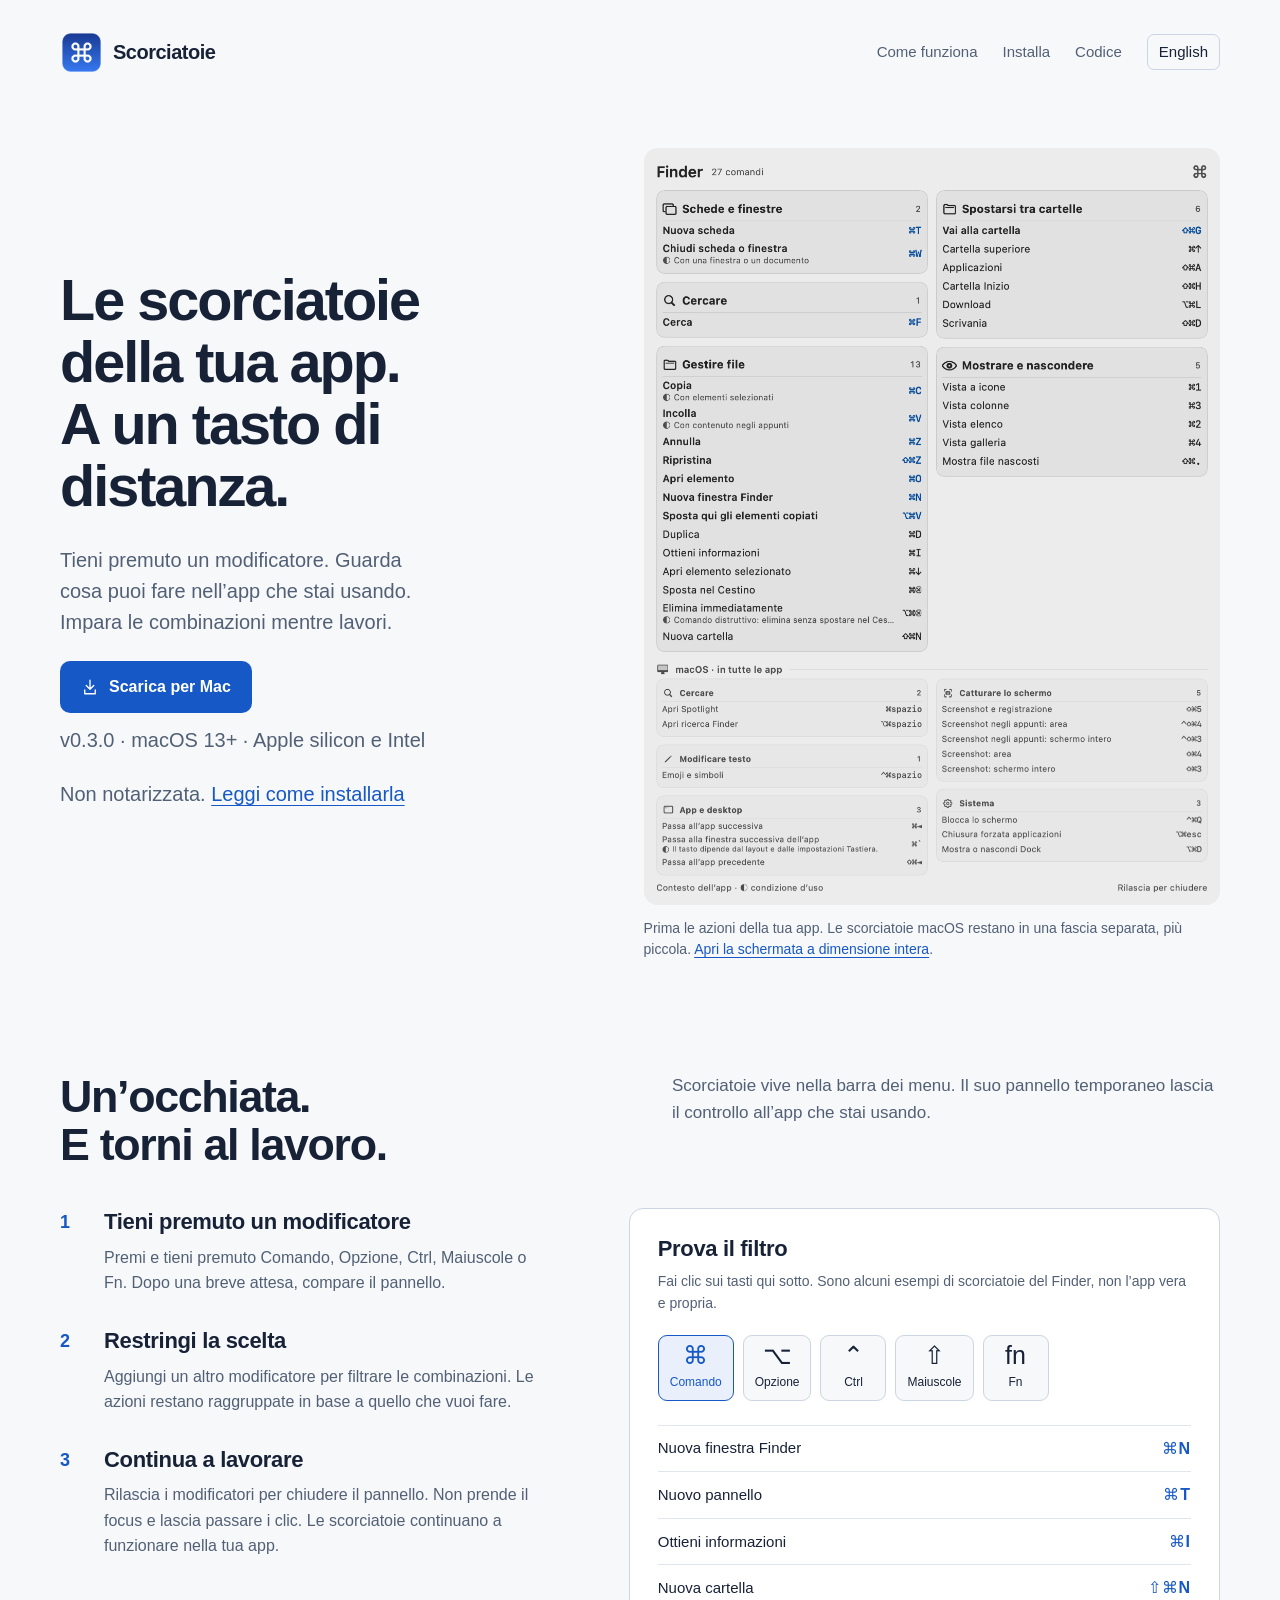
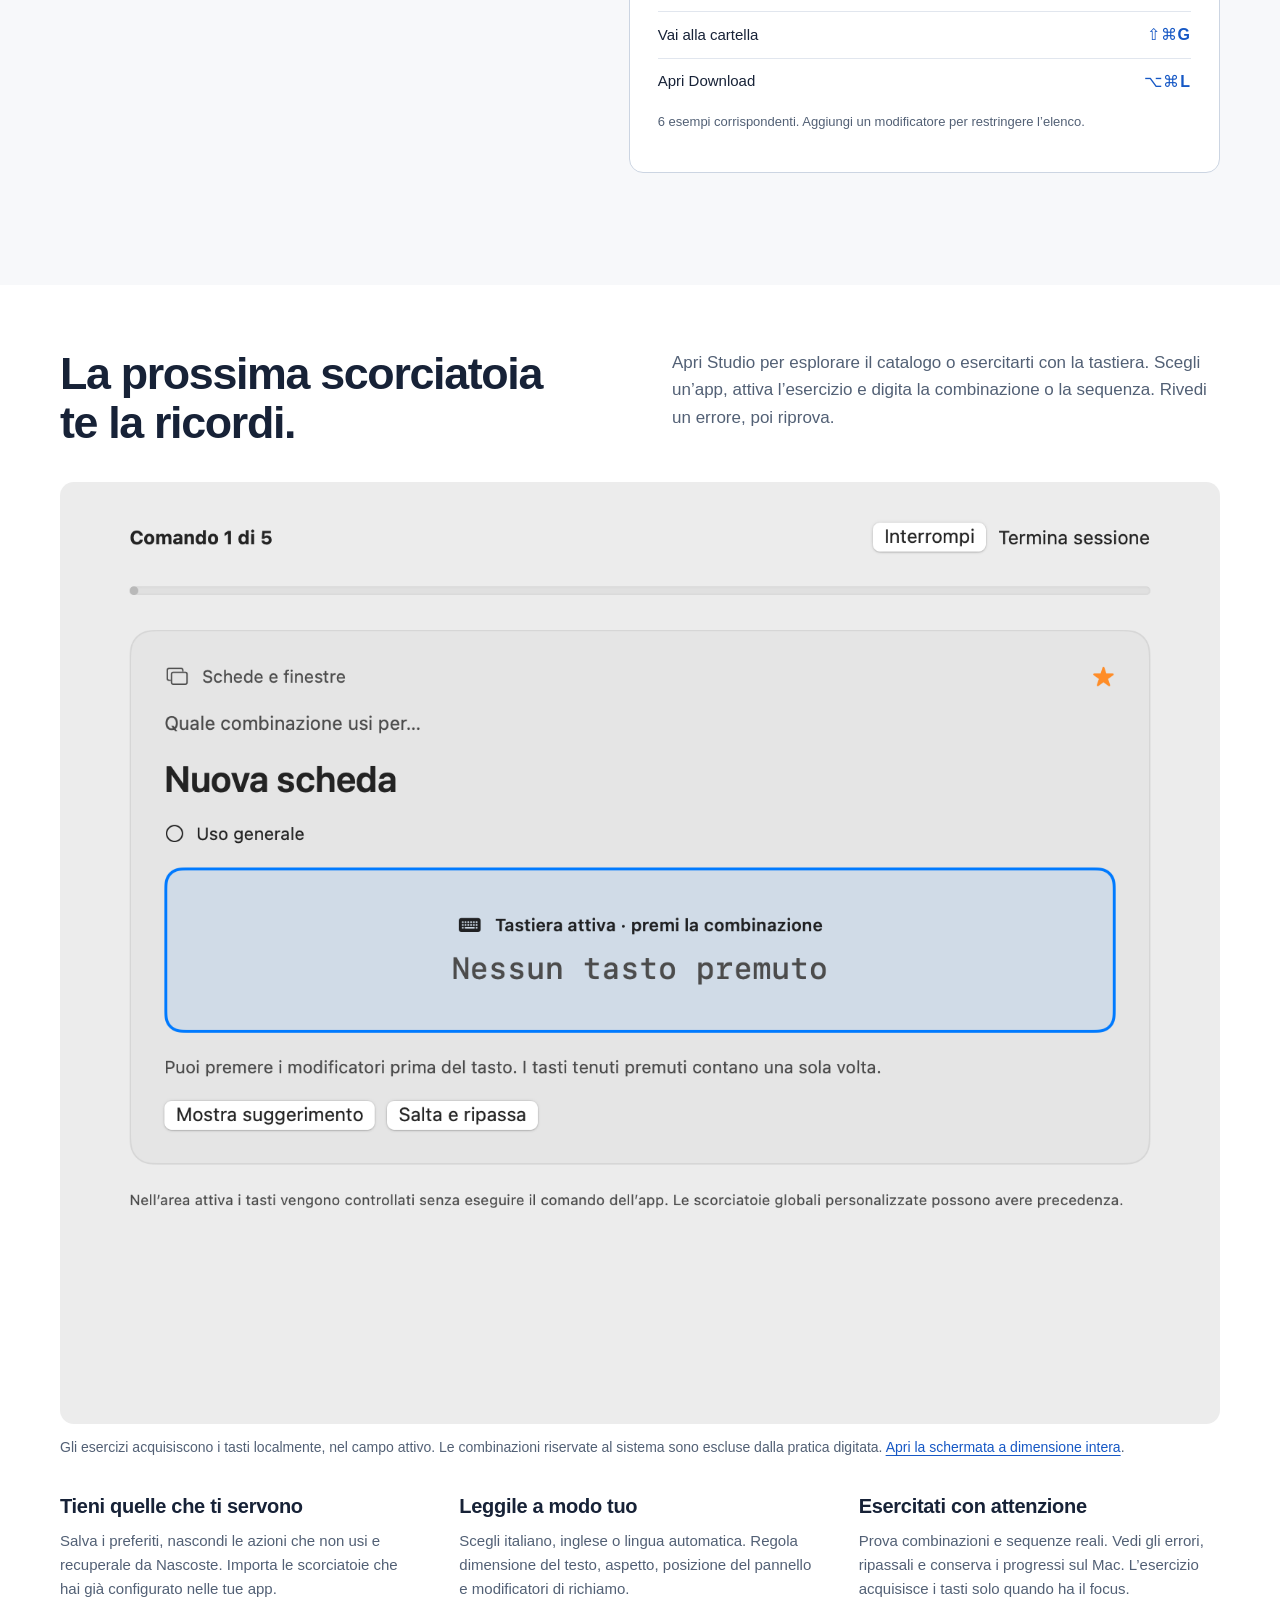
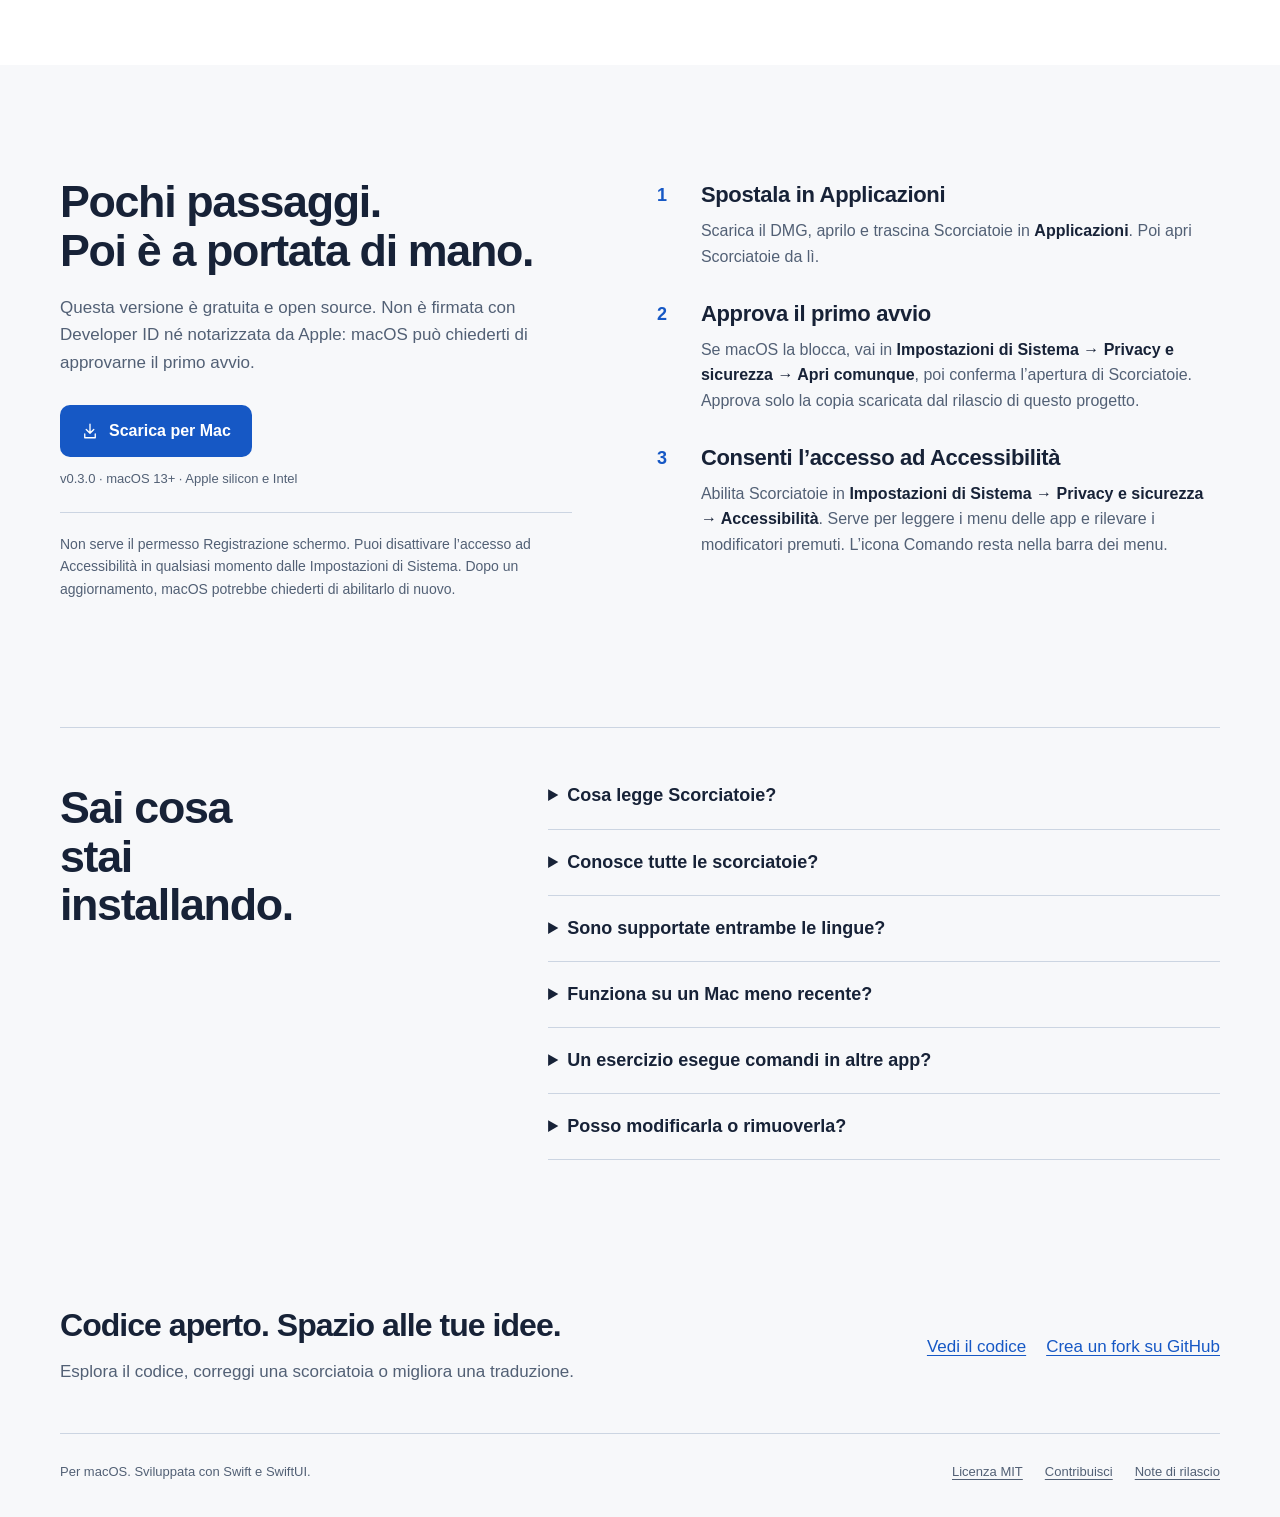
==== site/it/index.html @ e9147a13 "Release Scorciatoie 0.3.0: bilingual shortcuts and keyboard practice" ====
<!doctype html>
<!-- Generated by site/build.py. Edit the bilingual copy there, then rebuild. -->
<html lang="it">
<head>
<meta charset="utf-8">
<meta name="viewport" content="width=device-width, initial-scale=1">
<title>Scorciatoie — Impara le combinazioni del Mac mentre lavori</title>
<meta name="description" content="Un’app Mac nativa e open source. Tieni premuto un modificatore per vedere le scorciatoie dell’app attiva, poi esercitati in Studio. Italiano e inglese. Tutto resta sul Mac.">
<meta name="theme-color" content="#f7f8fa">
<link rel="canonical" href="https://giuucmp.github.io/scorciatoie/it/">
<link rel="alternate" hreflang="en" href="https://giuucmp.github.io/scorciatoie/">
<link rel="alternate" hreflang="it" href="https://giuucmp.github.io/scorciatoie/it/">
<link rel="alternate" hreflang="x-default" href="https://giuucmp.github.io/scorciatoie/">
<meta property="og:type" content="website">
<meta property="og:title" content="Scorciatoie — Impara le combinazioni del Mac mentre lavori">
<meta property="og:description" content="Un’app Mac nativa e open source. Tieni premuto un modificatore per vedere le scorciatoie dell’app attiva, poi esercitati in Studio. Italiano e inglese. Tutto resta sul Mac.">
<meta property="og:url" content="https://giuucmp.github.io/scorciatoie/it/">
<meta property="og:image" content="https://giuucmp.github.io/scorciatoie/assets/app-icon.png">
<meta property="og:locale" content="it_IT">
<link rel="icon" type="image/png" href="../assets/app-icon.png">
<link rel="stylesheet" href="../assets/site.css">
<script src="../assets/site.js" defer></script>
<script type="application/ld+json">{"@context": "https://schema.org", "@type": "SoftwareApplication", "name": "Scorciatoie", "operatingSystem": "macOS 13+", "applicationCategory": "UtilitiesApplication", "inLanguage": ["en", "it"], "softwareVersion": "0.3.0", "license": "https://github.com/giuucmp/scorciatoie/blob/main/LICENSE", "downloadUrl": "https://github.com/giuucmp/scorciatoie/releases/download/v0.3.0/Scorciatoie-0.3.0-universal.dmg", "offers": {"@type": "Offer", "price": "0", "priceCurrency": "EUR"}}</script>
</head>
<body>
<a class="skip" href="#main">Vai al contenuto</a>
<header class="header wrap">
<a class="brand" href="../it/"><img src="../assets/app-icon.png" alt="" width="43" height="43">Scorciatoie</a>
<nav class="nav" aria-label="Navigazione principale">
<a class="desktop-link" href="#how-it-works">Come funziona</a><a class="desktop-link" href="#install">Installa</a><a href="https://github.com/giuucmp/scorciatoie">Codice</a><a class="language" href="../" lang="en" hreflang="en" aria-label="Read the website in English">English</a>
</nav>
</header>
<main id="main">
<section class="hero wrap" aria-labelledby="hero-title">
<div class="hero-top"><h1 id="hero-title">Le scorciatoie della tua app.<br>A un tasto di distanza.</h1><div class="hero-intro"><p>Tieni premuto un modificatore. Guarda cosa puoi fare nell’app che stai usando. Impara le combinazioni mentre lavori.</p><a class="button" href="https://github.com/giuucmp/scorciatoie/releases/download/v0.3.0/Scorciatoie-0.3.0-universal.dmg"><svg width="18" height="18" viewBox="0 0 24 24" fill="none" stroke="currentColor" stroke-width="1.8" aria-hidden="true"><path d="M12 3v12m-5-5 5 5 5-5M5 16v5h14v-5" stroke-linecap="round" stroke-linejoin="round"/></svg>Scarica per Mac</a><p class="meta">v0.3.0 · macOS 13+ · Apple silicon e Intel</p><p class="install-note">Non notarizzata. <a href="#install">Leggi come installarla</a></p></div></div>
<figure class="app-shot"><div class="shot-stage"><a class="shot-link" href="../assets/panel-it.png" aria-label="Apri la schermata a dimensione intera"><img data-app-image src="../assets/panel-it.png" alt="Scorciatoie in italiano: comandi dell’app raggruppati per scopo, con una sezione macOS separata." width="1120" height="1469" fetchpriority="high"></a><p class="asset-note">Tieni premuto un modificatore per vedere le scorciatoie dell’app attiva. Rilascialo per chiudere il pannello.</p></div><figcaption>Prima le azioni della tua app. Le scorciatoie macOS restano in una fascia separata, più piccola. <a href="../assets/panel-it.png">Apri la schermata a dimensione intera</a>.</figcaption></figure>
</section>
<section class="section wrap" id="how-it-works" aria-labelledby="how-title">
<div class="section-head"><h2 id="how-title">Un’occhiata.<br>E torni al lavoro.</h2><p>Scorciatoie vive nella barra dei menu. Il suo pannello temporaneo lascia il controllo all’app che stai usando.</p></div>
<div class="mechanism"><ol class="steps"><li><h3>Tieni premuto un modificatore</h3><p>Premi e tieni premuto Comando, Opzione, Ctrl, Maiuscole o Fn. Dopo una breve attesa, compare il pannello.</p></li><li><h3>Restringi la scelta</h3><p>Aggiungi un altro modificatore per filtrare le combinazioni. Le azioni restano raggruppate in base a quello che vuoi fare.</p></li><li><h3>Continua a lavorare</h3><p>Rilascia i modificatori per chiudere il pannello. Non prende il focus e lascia passare i clic. Le scorciatoie continuano a funzionare nella tua app.</p></li></ol><div class="demo" data-demo data-result="{count} esempi corrispondenti. Aggiungi un modificatore per restringere l’elenco." data-empty="Nessun esempio per questi tasti in questa piccola demo. Prova Comando con Maiuscole o Opzione."><h3>Prova il filtro</h3><p class="demo-intro">Fai clic sui tasti qui sotto. Sono alcuni esempi di scorciatoie del Finder, non l’app vera e propria.</p><div class="modifiers" role="group" aria-label="Filtra gli esempi per modificatore"><button type="button" data-modifier="command" aria-pressed="true"><span aria-hidden="true">⌘</span><small>Comando</small></button><button type="button" data-modifier="option" aria-pressed="false"><span aria-hidden="true">⌥</span><small>Opzione</small></button><button type="button" data-modifier="control" aria-pressed="false"><span aria-hidden="true">⌃</span><small>Ctrl</small></button><button type="button" data-modifier="shift" aria-pressed="false"><span aria-hidden="true">⇧</span><small>Maiuscole</small></button><button type="button" data-modifier="function" aria-pressed="false"><span aria-hidden="true">fn</span><small>Fn</small></button></div><ul class="demo-list"><li data-keys="command"><span>Nuova finestra Finder</span><kbd>⌘N</kbd></li><li data-keys="command"><span>Nuovo pannello</span><kbd>⌘T</kbd></li><li data-keys="command"><span>Ottieni informazioni</span><kbd>⌘I</kbd></li><li data-keys="command shift"><span>Nuova cartella</span><kbd>⇧⌘N</kbd></li><li data-keys="command shift"><span>Vai alla cartella</span><kbd>⇧⌘G</kbd></li><li data-keys="command option"><span>Apri Download</span><kbd>⌥⌘L</kbd></li></ul><p class="demo-status" role="status" aria-live="polite"></p></div></div>
</section>
<section class="section practice" aria-labelledby="practice-title"><div class="wrap">
<div class="section-head"><h2 id="practice-title">La prossima scorciatoia<br>te la ricordi.</h2><p>Apri Studio per esplorare il catalogo o esercitarti con la tastiera. Scegli un’app, attiva l’esercizio e digita la combinazione o la sequenza. Rivedi un errore, poi riprova.</p></div>
<figure class="app-shot"><div class="shot-stage"><a class="shot-link" href="../assets/practice-it.png" aria-label="Apri la schermata a dimensione intera"><img data-app-image src="../assets/practice-it.png" alt="Studio di Scorciatoie in italiano, con un esercizio da svolgere con la tastiera." loading="lazy"></a><p class="asset-note">Studio riunisce il catalogo, i tuoi preferiti e gli esercizi con la tastiera in una finestra.</p></div><figcaption>Gli esercizi acquisiscono i tasti localmente, nel campo attivo. Le combinazioni riservate al sistema sono escluse dalla pratica digitata. <a href="../assets/practice-it.png">Apri la schermata a dimensione intera</a>.</figcaption></figure>
<div class="details-row"><div><h3>Tieni quelle che ti servono</h3><p>Salva i preferiti, nascondi le azioni che non usi e recuperale da Nascoste. Importa le scorciatoie che hai già configurato nelle tue app.</p></div><div><h3>Leggile a modo tuo</h3><p>Scegli italiano, inglese o lingua automatica. Regola dimensione del testo, aspetto, posizione del pannello e modificatori di richiamo.</p></div><div><h3>Esercitati con attenzione</h3><p>Prova combinazioni e sequenze reali. Vedi gli errori, ripassali e conserva i progressi sul Mac. L’esercizio acquisisce i tasti solo quando ha il focus.</p></div></div>
</div></section>
<section class="section install wrap" id="install" aria-labelledby="install-title"><div><h2 id="install-title">Pochi passaggi.<br>Poi è a portata di mano.</h2><p class="lead">Questa versione è gratuita e open source. Non è firmata con Developer ID né notarizzata da Apple: macOS può chiederti di approvarne il primo avvio.</p><a class="button" href="https://github.com/giuucmp/scorciatoie/releases/download/v0.3.0/Scorciatoie-0.3.0-universal.dmg"><svg width="18" height="18" viewBox="0 0 24 24" fill="none" stroke="currentColor" stroke-width="1.8" aria-hidden="true"><path d="M12 3v12m-5-5 5 5 5-5M5 16v5h14v-5" stroke-linecap="round" stroke-linejoin="round"/></svg>Scarica per Mac</a><p class="meta">v0.3.0 · macOS 13+ · Apple silicon e Intel</p><p class="note">Non serve il permesso Registrazione schermo. Puoi disattivare l’accesso ad Accessibilità in qualsiasi momento dalle Impostazioni di Sistema. Dopo un aggiornamento, macOS potrebbe chiederti di abilitarlo di nuovo.</p></div><ol class="steps"><li><h3>Spostala in Applicazioni</h3><p>Scarica il DMG, aprilo e trascina Scorciatoie in <span class="path">Applicazioni</span>. Poi apri Scorciatoie da lì.</p></li><li><h3>Approva il primo avvio</h3><p>Se macOS la blocca, vai in <span class="path">Impostazioni di Sistema → Privacy e sicurezza → Apri comunque</span>, poi conferma l’apertura di Scorciatoie. Approva solo la copia scaricata dal rilascio di questo progetto.</p></li><li><h3>Consenti l’accesso ad Accessibilità</h3><p>Abilita Scorciatoie in <span class="path">Impostazioni di Sistema → Privacy e sicurezza → Accessibilità</span>. Serve per leggere i menu delle app e rilevare i modificatori premuti. L’icona Comando resta nella barra dei menu.</p></li></ol></section>
<section class="facts wrap" aria-labelledby="facts-title"><h2 id="facts-title">Sai cosa<br>stai installando.</h2><div class="faq"><details><summary>Cosa legge Scorciatoie?</summary><p>I menu accessibili e il contesto strutturale dell’app attiva, i cataloghi offline e i file delle assegnazioni e le dichiarazioni delle estensioni degli editor supportati. Non registra quello che digiti nelle altre app. L’app non richiede account, non invia telemetria e non effettua traffico di rete; preferenze e progressi restano locali.</p></details><details><summary>Conosce tutte le scorciatoie?</summary><p>No. La copertura unisce menu live, cataloghi offline documentati e assegnazioni supportate di VS Code e Cursor. Un’app riconosciuta non garantisce una copertura completa. Alcuni menu si caricano solo quando vengono aperti e non tutte le condizioni del contesto o delle estensioni sono interpretabili. L’app segnala le informazioni parziali o condizionate.</p></details><details><summary>Sono supportate entrambe le lingue?</summary><p>Interfaccia, catalogo incluso ed esercizi supportano italiano e inglese, con un’opzione automatica che segue la lingua del sistema. Un titolo live sconosciuto proveniente da un’app di terze parti resta nella lingua originale quando manca una traduzione nel catalogo.</p></details><details><summary>Funziona su un Mac meno recente?</summary><p>Scorciatoie richiede macOS 13 o successivo. Il download supporta Apple silicon e Intel. Liquid Glass nativo è disponibile da macOS 26; sui sistemi precedenti viene usato un materiale traslucido. Sono rispettate le impostazioni Riduci trasparenza e Aumenta contrasto.</p></details><details><summary>Un esercizio esegue comandi in altre app?</summary><p>La pratica avviene in un esercizio locale dedicato. Acquisisce i tasti solo quando il suo campo ha il focus ed esclude dalla digitazione le combinazioni riservate al sistema. Il pannello consultivo è separato: non intercetta i comandi delle tue app.</p></details><details><summary>Posso modificarla o rimuoverla?</summary><p>Sì. Puoi metterla in pausa o chiuderla dalla barra dei menu, revocare Accessibilità nelle Impostazioni di Sistema o rimuoverla da Applicazioni. Il codice è disponibile con licenza MIT: puoi leggerlo, compilarlo e adattarlo.</p></details></div></section>
<section class="open-source wrap" aria-labelledby="source-title"><div><h2 id="source-title">Codice aperto. Spazio alle tue idee.</h2><p>Esplora il codice, correggi una scorciatoia o migliora una traduzione.</p></div><div class="source-links"><a href="https://github.com/giuucmp/scorciatoie">Vedi il codice</a><a href="https://github.com/giuucmp/scorciatoie/fork">Crea un fork su GitHub</a></div></section>
</main>
<footer class="footer wrap"><span>Per macOS. Sviluppata con Swift e SwiftUI.</span><div class="footer-links"><a href="https://github.com/giuucmp/scorciatoie/blob/main/LICENSE">Licenza MIT</a><a href="https://github.com/giuucmp/scorciatoie/blob/main/CONTRIBUTING.md">Contribuisci</a><a href="https://github.com/giuucmp/scorciatoie/releases/tag/v0.3.0">Note di rilascio</a></div></footer>
</body>
</html>
---- site/assets/site.css ----
:root {
  color-scheme: light;
  --canvas: #f7f8fa;
  --surface: #ffffff;
  --ink: #172237;
  --muted: #526075;
  --accent: #1658c5;
  --accent-hover: #10469f;
  --soft-blue: #e9f0fc;
  --line: #ccd5e2;
  --radius: 14px;
  --measure: 1160px;
  font-family: -apple-system, BlinkMacSystemFont, "Segoe UI", sans-serif;
  font-synthesis: none;
  text-rendering: optimizeLegibility;
  -webkit-font-smoothing: antialiased;
  scroll-behavior: smooth;
  scrollbar-color: #8190a5 var(--canvas);
  scroll-padding-top: 28px;
}
* { box-sizing: border-box; }
body { margin: 0; background: var(--canvas); color: var(--ink); font-size: 17px; line-height: 1.6; }
::selection { color: #102f66; background: #cbdcfa; }
a { color: var(--accent); text-underline-offset: .2em; text-decoration-thickness: 1px; }
a:hover { text-decoration-thickness: 2px; }
button, a { -webkit-tap-highlight-color: transparent; }
button { font: inherit; cursor: pointer; }
a:focus-visible, button:focus-visible, summary:focus-visible { outline: 3px solid var(--accent); outline-offset: 5px; }
img { max-width: 100%; height: auto; }
svg { flex: none; }
p { margin: 0 0 1.1em; max-width: 70ch; }
h1, h2, h3 { margin: 0; line-height: 1.08; text-wrap: balance; }
h1 { font-size: clamp(42px, 5.4vw, 72px); letter-spacing: -.035em; font-weight: 650; max-width: 18ch; }
h2 { font-size: clamp(32px, 3.5vw, 46px); letter-spacing: -.03em; font-weight: 650; }
h3 { font-size: 22px; letter-spacing: -.015em; line-height: 1.25; font-weight: 650; }
.wrap { width: min(var(--measure), calc(100% - 72px)); margin-inline: auto; }
.skip { position: absolute; top: -100px; left: 16px; z-index: 3; padding: 10px 16px; background: var(--surface); }
.skip:focus { top: 12px; }
.header { display: flex; align-items: center; justify-content: space-between; gap: 24px; min-height: 104px; }
.brand { display: inline-flex; gap: 10px; align-items: center; color: var(--ink); font-weight: 650; font-size: 20px; text-decoration: none; letter-spacing: -.025em; }
.brand img { width: 43px; height: 43px; }
.nav { display: flex; align-items: center; flex-wrap: wrap; gap: 25px; font-size: 15px; }
.nav a { text-decoration: none; color: var(--muted); }
.nav a:hover { color: var(--accent); }
.nav .language { color: var(--ink); border: 1px solid var(--line); padding: 5px 11px; border-radius: 7px; }
.hero { padding-top: 44px; display: grid; grid-template-columns: .95fr 1.05fr; gap: 62px; align-items: center; }
.hero-top { min-width: 0; }
.hero h1 { font-size: clamp(42px, 4.5vw, 64px); }
.hero-intro { margin-top: 28px; padding-bottom: 6px; }
.hero .app-shot { margin: 0; min-width: 0; }
.hero-intro > p { font-size: 20px; line-height: 1.55; color: var(--muted); max-width: 35ch; margin-bottom: 23px; }
.actions { display: flex; align-items: center; flex-wrap: wrap; gap: 18px; }
.button { display: inline-flex; align-items: center; justify-content: center; gap: 10px; padding: 13px 21px; min-height: 50px; border-radius: 10px; text-decoration: none; background: var(--accent); color: #fff; font-weight: 600; font-size: 16px; transition: background-color 140ms ease-out; }
.button:hover { background: var(--accent-hover); text-decoration: none; }
.meta { color: var(--muted); font-size: 13px; margin: 12px 0 0; }
.install-note { font-size: 14px; margin: 6px 0 0; }
.app-shot { margin: 48px 0 0; }
.shot-stage { background: #e8edf5; border-radius: var(--radius); overflow: hidden; min-height: 250px; display: grid; place-items: center; }
.shot-link { display: block; width: 100%; }
.shot-stage img { display: block; width: 100%; height: auto; }
.asset-note { display: none; padding: 50px 30px; text-align: center; color: var(--muted); max-width: 45ch; }
.asset-pending .asset-note { display: block; }
.asset-pending .shot-link { display: none; }
figcaption { font-size: 14px; color: var(--muted); padding-top: 13px; line-height: 1.5; }
.section { margin-top: 112px; }
.section-head { display: grid; grid-template-columns: 1fr 1fr; gap: 64px; align-items: start; margin-bottom: 40px; }
.section-head p { color: var(--muted); margin: 0; }
.mechanism { display: grid; grid-template-columns: .9fr 1.1fr; gap: 85px; align-items: start; }
.steps { list-style: none; padding: 0; margin: 0; counter-reset: step; }
.steps li { counter-increment: step; position: relative; padding: 0 0 31px 44px; }
.steps li::before { content: counter(step); position: absolute; left: 0; top: 0; color: var(--accent); font-size: 18px; font-weight: 600; font-variant-numeric: tabular-nums; }
.steps p { font-size: 16px; color: var(--muted); margin-top: 9px; margin-bottom: 0; }
.demo { padding: 26px 28px 20px; border: 1px solid var(--line); border-radius: var(--radius); background: var(--surface); }
.demo h3 { margin-bottom: 7px; }
.demo-intro { color: var(--muted); font-size: 14px; margin-bottom: 20px; }
.modifiers { display: flex; flex-wrap: wrap; gap: 9px; }
.modifiers button { display: flex; flex-direction: column; align-items: center; justify-content: center; min-width: 66px; min-height: 66px; padding: 7px 11px; background: var(--canvas); color: var(--ink); border: 1px solid var(--line); border-radius: 9px; transition: background-color 140ms ease-out, border-color 140ms ease-out; }
.modifiers button span { font-size: 25px; line-height: 1; }
.modifiers button small { font-size: 12px; line-height: 1.7; margin-top: 4px; }
.modifiers button:hover { border-color: var(--accent); }
.modifiers button[aria-pressed="true"] { color: var(--accent); background: var(--soft-blue); border-color: var(--accent); }
.demo-list { list-style: none; margin: 24px 0 0; padding: 0; min-height: 208px; }
.demo-list li { padding: 10px 0; display: flex; justify-content: space-between; align-items: center; gap: 15px; border-top: 1px solid #e1e6ee; font-size: 15px; }
.demo-list li[hidden] { display: none; }
kbd { font-family: -apple-system, BlinkMacSystemFont, "Segoe UI", sans-serif; letter-spacing: .06em; white-space: nowrap; font-size: 16px; font-weight: 600; color: var(--accent); }
.demo-status { margin: 8px 0 0; color: var(--muted); font-size: 13px; min-height: 40px; }
.practice { background: var(--surface); padding-block: 64px; }
.practice .app-shot { margin: 36px 0 0; }
.practice .shot-stage { background: #edf1f7; }
.practice .section-head { margin-bottom: 0; }
.details-row { display: grid; grid-template-columns: 1fr 1fr 1fr; gap: 38px; padding-top: 36px; }
.details-row p { color: var(--muted); font-size: 15px; margin: 10px 0 0; }
.details-row h3 { font-size: 20px; }
.install { display: grid; grid-template-columns: 1fr 1.1fr; gap: 85px; }
.install h2 { margin-bottom: 20px; }
.install .lead { color: var(--muted); }
.install .steps { margin-top: 4px; }
.install .steps li:last-child { padding-bottom: 0; }
.install .button { margin-top: 11px; }
.path { font-weight: 550; color: var(--ink); }
.note { padding-top: 20px; margin-top: 22px; border-top: 1px solid var(--line); font-size: 14px; color: var(--muted); }
.facts { margin-top: 112px; padding-top: 55px; border-top: 1px solid var(--line); display: grid; grid-template-columns: .75fr 1.25fr; gap: 85px; }
.facts h2 { max-width: 12ch; }
.faq details { border-bottom: 1px solid var(--line); padding-block: 20px; }
.faq details:first-child { padding-top: 0; }
.faq summary { font-weight: 600; font-size: 18px; cursor: pointer; line-height: 1.4; padding-right: 12px; }
.faq details p { color: var(--muted); font-size: 16px; margin: 14px 0 0; }
.open-source { margin-top: 100px; padding: 48px 0; display: flex; justify-content: space-between; gap: 50px; align-items: center; }
.open-source h2 { font-size: 32px; }
.open-source p { color: var(--muted); margin: 15px 0 0; }
.source-links { display: flex; flex-wrap: wrap; gap: 20px; flex: none; }
.footer { padding: 28px 0 34px; display: flex; align-items: center; justify-content: space-between; flex-wrap: wrap; gap: 18px; color: var(--muted); font-size: 13px; border-top: 1px solid var(--line); }
.footer a { color: var(--muted); }
.footer-links { display: flex; flex-wrap: wrap; gap: 22px; }
@media (max-width: 900px) {
  .wrap { width: calc(100% - 48px); }
  .hero { gap: 30px; }
  .hero-intro > p { font-size: 18px; }
  .mechanism, .install, .facts { gap: 36px; }
  .section-head { gap: 35px; }
  .modifiers { gap: 6px; }
  .modifiers button { min-width: 53px; padding-inline: 7px; }
  .demo { padding: 22px; }
  .details-row { gap: 25px; }
}
@media (max-width: 700px) {
  body { font-size: 16px; }
  .wrap { width: calc(100% - 36px); }
  .header { min-height: 88px; gap: 16px; }
  .brand { font-size: 18px; gap: 7px; }
  .brand img { width: 36px; height: 36px; }
  .nav { gap: 13px; font-size: 14px; }
  .nav .desktop-link { display: none; }
  .hero { padding-top: 30px; grid-template-columns: 1fr; gap: 32px; }
  .hero h1 { font-size: clamp(38px, 8.5vw, 55px); }
  .hero-top, .section-head, .mechanism, .install, .facts { grid-template-columns: 1fr; gap: 28px; }
  h1 { max-width: 19ch; font-size: clamp(38px, 8.5vw, 55px); }
  .hero-intro > p { max-width: 42ch; }
  .app-shot { margin-top: 32px; }
  .shot-stage { min-height: 130px; }
  .section { margin-top: 72px; }
  .section-head { margin-bottom: 32px; gap: 18px; }
  .steps li { padding-left: 35px; }
  .demo { padding: 22px; }
  .modifiers button { min-width: 52px; }
  .practice { padding-block: 42px; }
  .details-row { grid-template-columns: 1fr; gap: 26px; }
  .details-row p { margin-top: 6px; }
  .facts { margin-top: 72px; padding-top: 40px; gap: 32px; }
  .facts h2 { max-width: none; }
  .open-source { margin-top: 60px; padding-block: 32px; align-items: start; flex-direction: column; gap: 23px; }
  .footer { align-items: start; }
}
@media (prefers-reduced-motion: reduce) {
  :root { scroll-behavior: auto; }
  *, *::before, *::after { transition: none !important; }
}
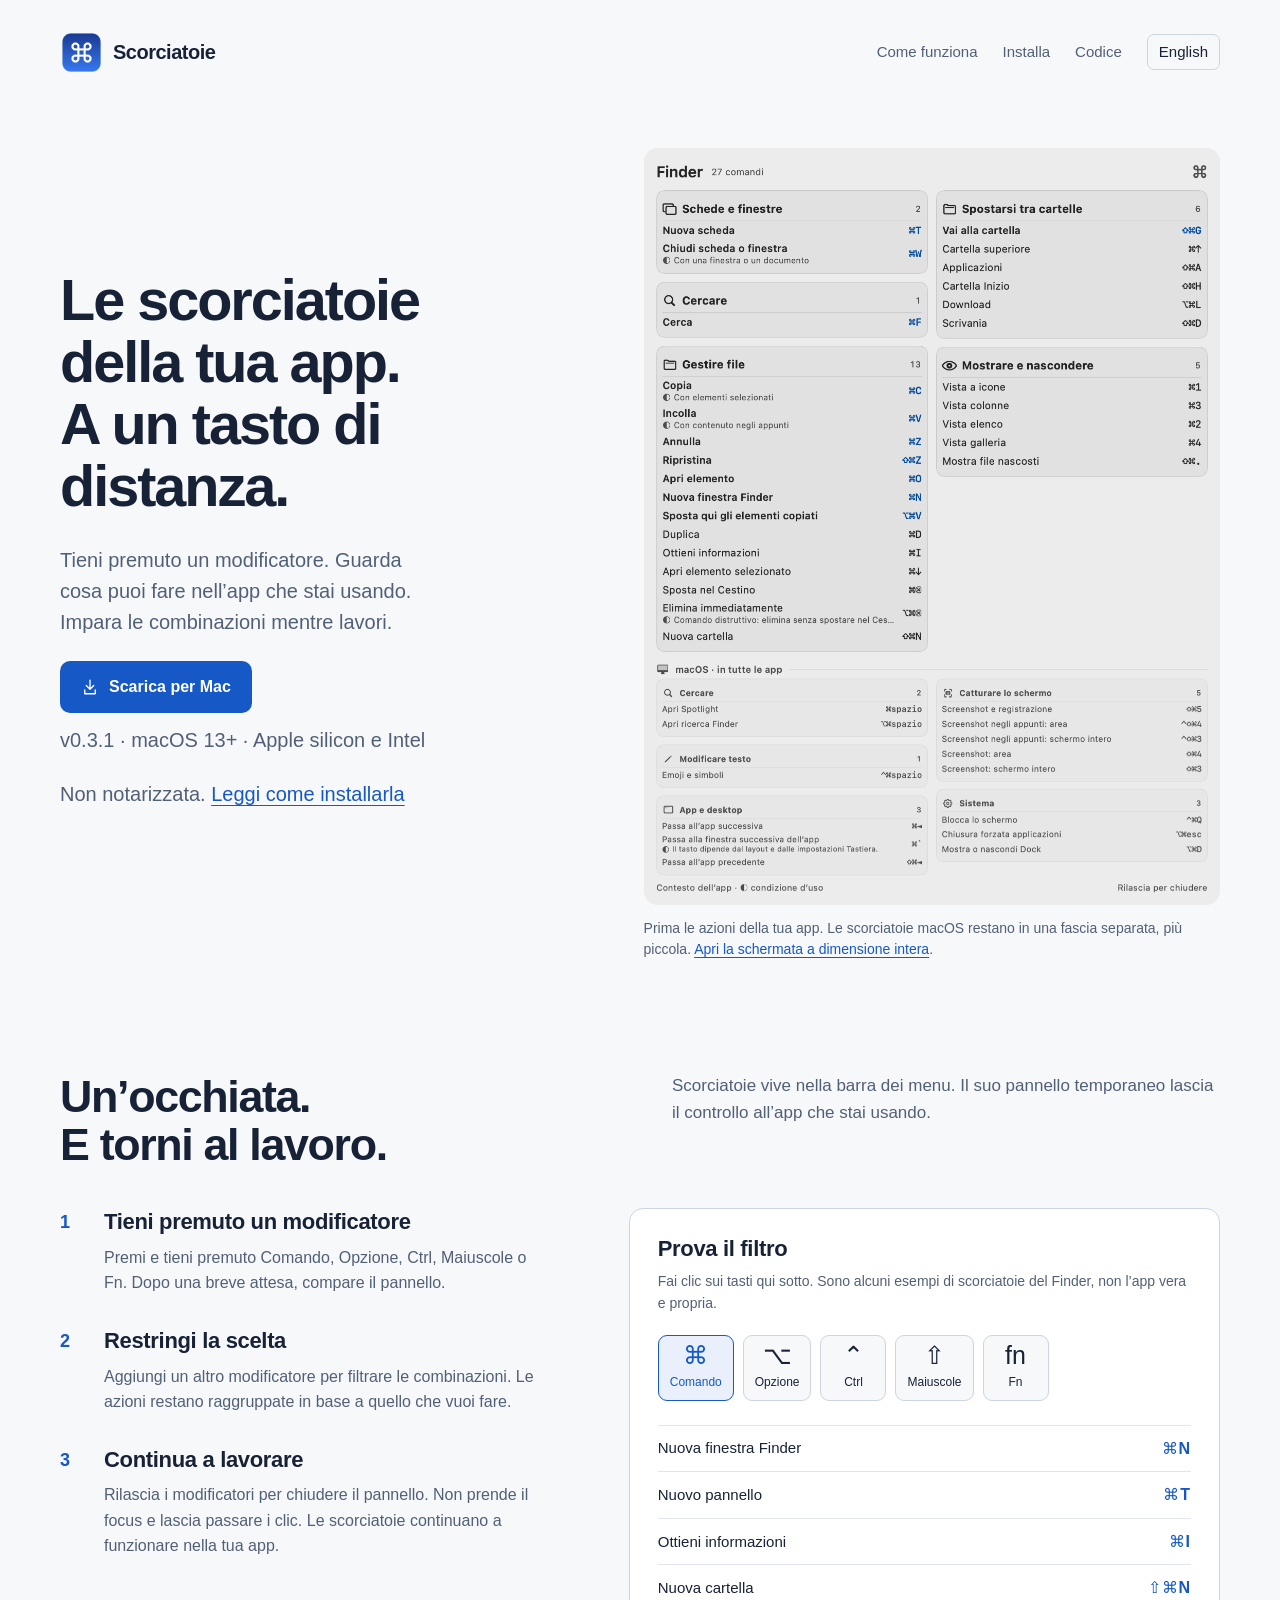
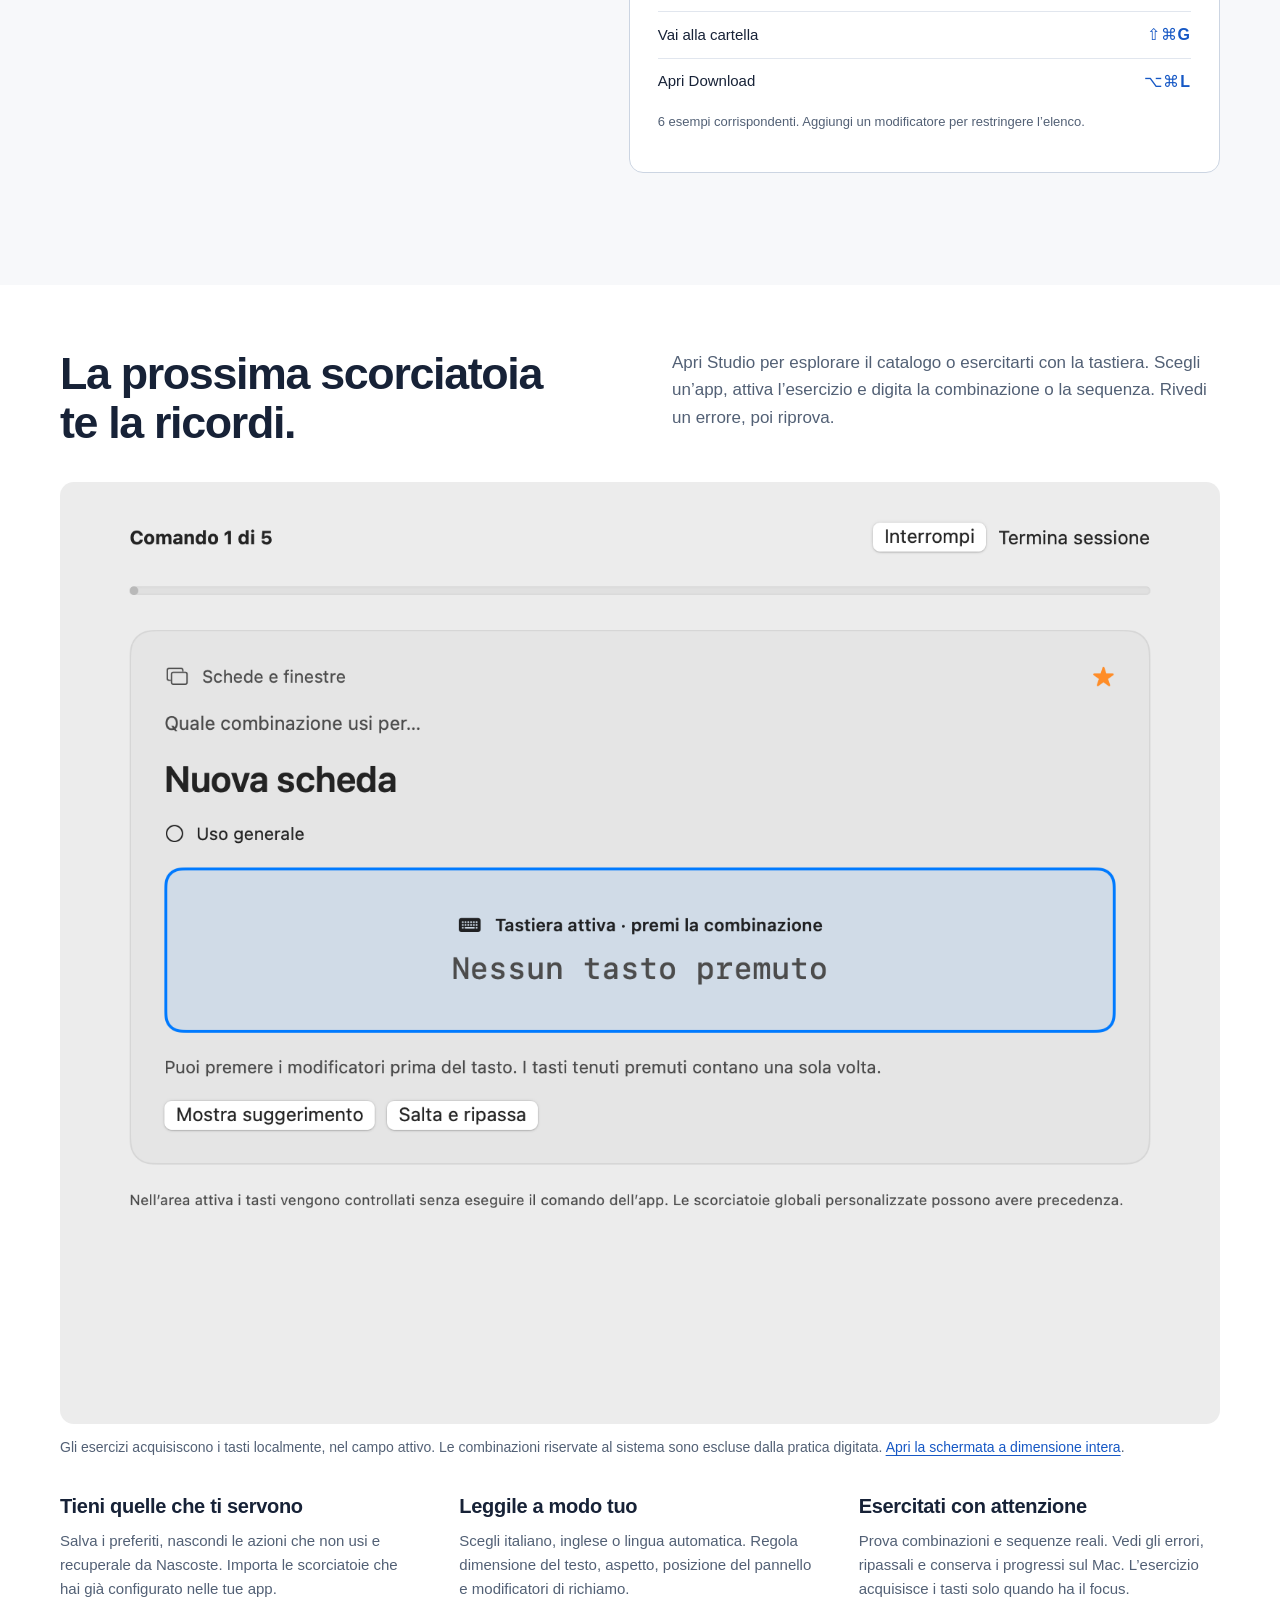
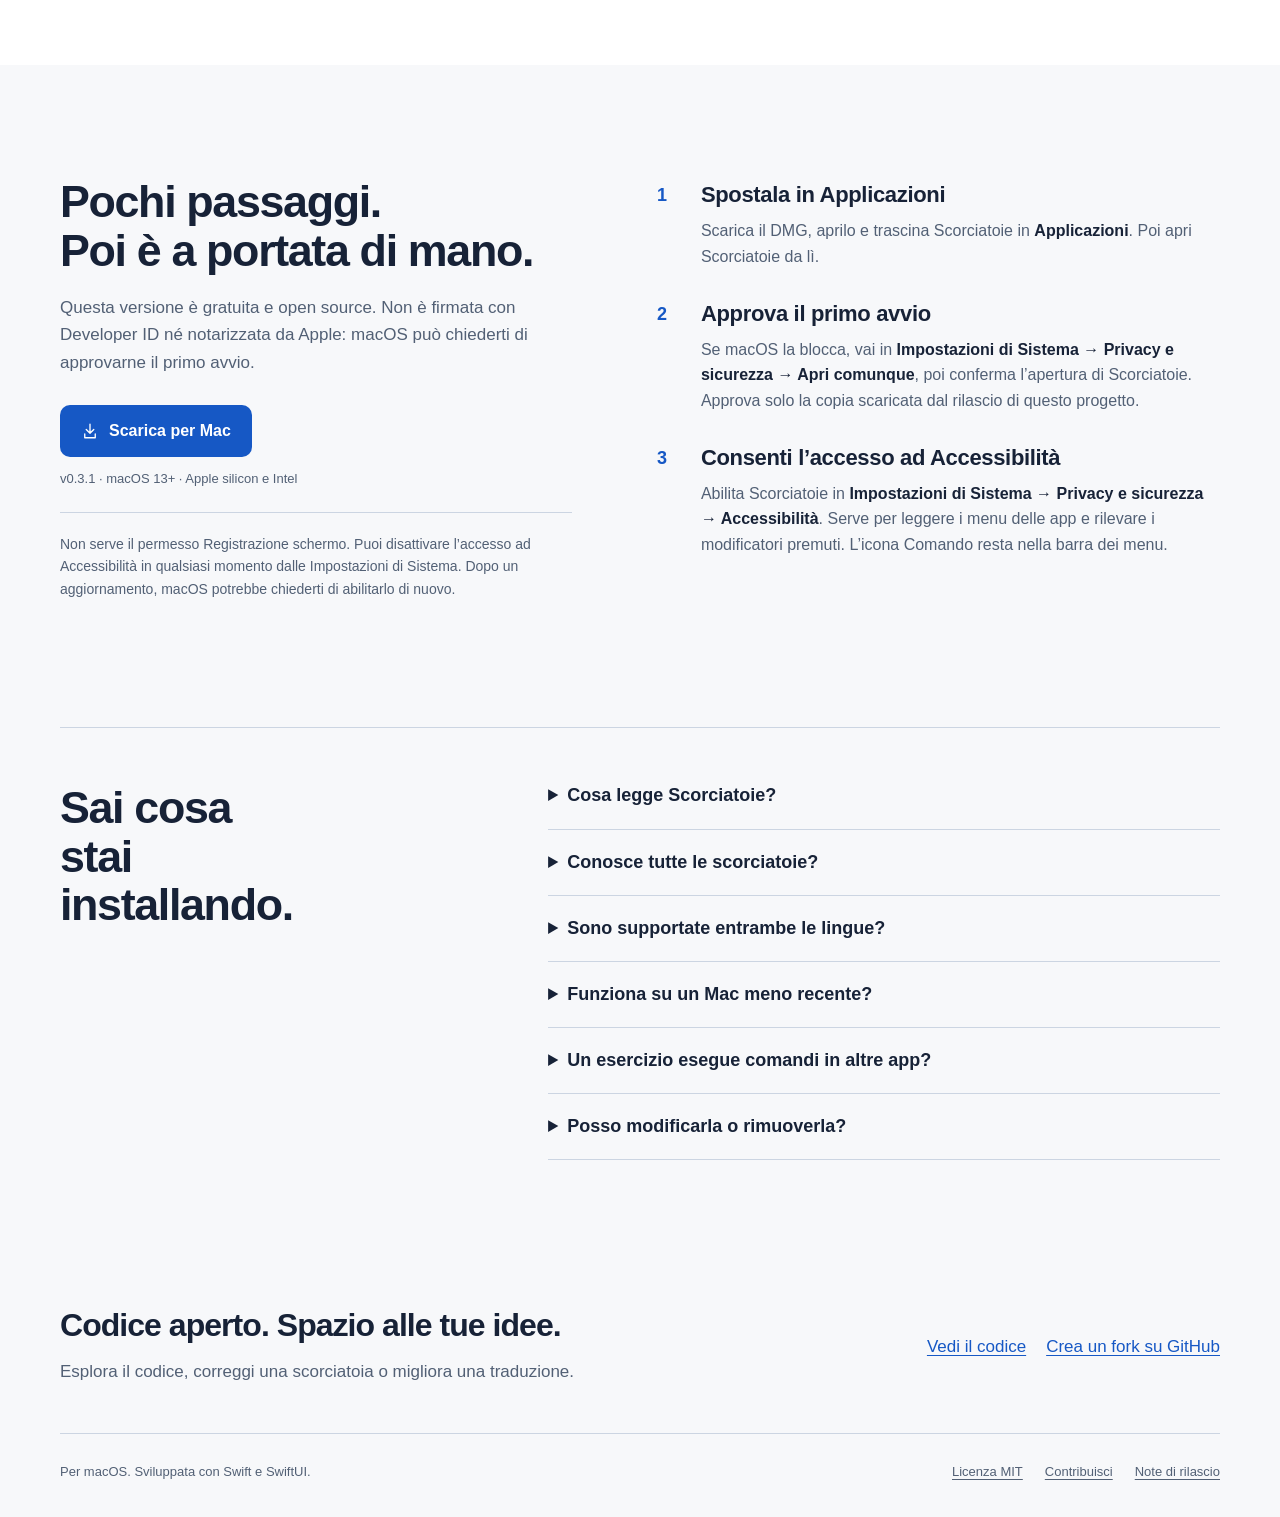
==== commit 99fa8d49: "Fix installed resource bundles across SwiftPM build backends" ====
--- a/site/it/index.html
+++ b/site/it/index.html
@@ -20,7 +20,7 @@
 <link rel="icon" type="image/png" href="../assets/app-icon.png">
 <link rel="stylesheet" href="../assets/site.css">
 <script src="../assets/site.js" defer></script>
-<script type="application/ld+json">{"@context": "https://schema.org", "@type": "SoftwareApplication", "name": "Scorciatoie", "operatingSystem": "macOS 13+", "applicationCategory": "UtilitiesApplication", "inLanguage": ["en", "it"], "softwareVersion": "0.3.0", "license": "https://github.com/giuucmp/scorciatoie/blob/main/LICENSE", "downloadUrl": "https://github.com/giuucmp/scorciatoie/releases/download/v0.3.0/Scorciatoie-0.3.0-universal.dmg", "offers": {"@type": "Offer", "price": "0", "priceCurrency": "EUR"}}</script>
+<script type="application/ld+json">{"@context": "https://schema.org", "@type": "SoftwareApplication", "name": "Scorciatoie", "operatingSystem": "macOS 13+", "applicationCategory": "UtilitiesApplication", "inLanguage": ["en", "it"], "softwareVersion": "0.3.1", "license": "https://github.com/giuucmp/scorciatoie/blob/main/LICENSE", "downloadUrl": "https://github.com/giuucmp/scorciatoie/releases/download/v0.3.1/Scorciatoie-0.3.1-universal.dmg", "offers": {"@type": "Offer", "price": "0", "priceCurrency": "EUR"}}</script>
 </head>
 <body>
 <a class="skip" href="#main">Vai al contenuto</a>
@@ -32,7 +32,7 @@
 </header>
 <main id="main">
 <section class="hero wrap" aria-labelledby="hero-title">
-<div class="hero-top"><h1 id="hero-title">Le scorciatoie della tua app.<br>A un tasto di distanza.</h1><div class="hero-intro"><p>Tieni premuto un modificatore. Guarda cosa puoi fare nell’app che stai usando. Impara le combinazioni mentre lavori.</p><a class="button" href="https://github.com/giuucmp/scorciatoie/releases/download/v0.3.0/Scorciatoie-0.3.0-universal.dmg"><svg width="18" height="18" viewBox="0 0 24 24" fill="none" stroke="currentColor" stroke-width="1.8" aria-hidden="true"><path d="M12 3v12m-5-5 5 5 5-5M5 16v5h14v-5" stroke-linecap="round" stroke-linejoin="round"/></svg>Scarica per Mac</a><p class="meta">v0.3.0 · macOS 13+ · Apple silicon e Intel</p><p class="install-note">Non notarizzata. <a href="#install">Leggi come installarla</a></p></div></div>
+<div class="hero-top"><h1 id="hero-title">Le scorciatoie della tua app.<br>A un tasto di distanza.</h1><div class="hero-intro"><p>Tieni premuto un modificatore. Guarda cosa puoi fare nell’app che stai usando. Impara le combinazioni mentre lavori.</p><a class="button" href="https://github.com/giuucmp/scorciatoie/releases/download/v0.3.1/Scorciatoie-0.3.1-universal.dmg"><svg width="18" height="18" viewBox="0 0 24 24" fill="none" stroke="currentColor" stroke-width="1.8" aria-hidden="true"><path d="M12 3v12m-5-5 5 5 5-5M5 16v5h14v-5" stroke-linecap="round" stroke-linejoin="round"/></svg>Scarica per Mac</a><p class="meta">v0.3.1 · macOS 13+ · Apple silicon e Intel</p><p class="install-note">Non notarizzata. <a href="#install">Leggi come installarla</a></p></div></div>
 <figure class="app-shot"><div class="shot-stage"><a class="shot-link" href="../assets/panel-it.png" aria-label="Apri la schermata a dimensione intera"><img data-app-image src="../assets/panel-it.png" alt="Scorciatoie in italiano: comandi dell’app raggruppati per scopo, con una sezione macOS separata." width="1120" height="1469" fetchpriority="high"></a><p class="asset-note">Tieni premuto un modificatore per vedere le scorciatoie dell’app attiva. Rilascialo per chiudere il pannello.</p></div><figcaption>Prima le azioni della tua app. Le scorciatoie macOS restano in una fascia separata, più piccola. <a href="../assets/panel-it.png">Apri la schermata a dimensione intera</a>.</figcaption></figure>
 </section>
 <section class="section wrap" id="how-it-works" aria-labelledby="how-title">
@@ -44,10 +44,10 @@
 <figure class="app-shot"><div class="shot-stage"><a class="shot-link" href="../assets/practice-it.png" aria-label="Apri la schermata a dimensione intera"><img data-app-image src="../assets/practice-it.png" alt="Studio di Scorciatoie in italiano, con un esercizio da svolgere con la tastiera." loading="lazy"></a><p class="asset-note">Studio riunisce il catalogo, i tuoi preferiti e gli esercizi con la tastiera in una finestra.</p></div><figcaption>Gli esercizi acquisiscono i tasti localmente, nel campo attivo. Le combinazioni riservate al sistema sono escluse dalla pratica digitata. <a href="../assets/practice-it.png">Apri la schermata a dimensione intera</a>.</figcaption></figure>
 <div class="details-row"><div><h3>Tieni quelle che ti servono</h3><p>Salva i preferiti, nascondi le azioni che non usi e recuperale da Nascoste. Importa le scorciatoie che hai già configurato nelle tue app.</p></div><div><h3>Leggile a modo tuo</h3><p>Scegli italiano, inglese o lingua automatica. Regola dimensione del testo, aspetto, posizione del pannello e modificatori di richiamo.</p></div><div><h3>Esercitati con attenzione</h3><p>Prova combinazioni e sequenze reali. Vedi gli errori, ripassali e conserva i progressi sul Mac. L’esercizio acquisisce i tasti solo quando ha il focus.</p></div></div>
 </div></section>
-<section class="section install wrap" id="install" aria-labelledby="install-title"><div><h2 id="install-title">Pochi passaggi.<br>Poi è a portata di mano.</h2><p class="lead">Questa versione è gratuita e open source. Non è firmata con Developer ID né notarizzata da Apple: macOS può chiederti di approvarne il primo avvio.</p><a class="button" href="https://github.com/giuucmp/scorciatoie/releases/download/v0.3.0/Scorciatoie-0.3.0-universal.dmg"><svg width="18" height="18" viewBox="0 0 24 24" fill="none" stroke="currentColor" stroke-width="1.8" aria-hidden="true"><path d="M12 3v12m-5-5 5 5 5-5M5 16v5h14v-5" stroke-linecap="round" stroke-linejoin="round"/></svg>Scarica per Mac</a><p class="meta">v0.3.0 · macOS 13+ · Apple silicon e Intel</p><p class="note">Non serve il permesso Registrazione schermo. Puoi disattivare l’accesso ad Accessibilità in qualsiasi momento dalle Impostazioni di Sistema. Dopo un aggiornamento, macOS potrebbe chiederti di abilitarlo di nuovo.</p></div><ol class="steps"><li><h3>Spostala in Applicazioni</h3><p>Scarica il DMG, aprilo e trascina Scorciatoie in <span class="path">Applicazioni</span>. Poi apri Scorciatoie da lì.</p></li><li><h3>Approva il primo avvio</h3><p>Se macOS la blocca, vai in <span class="path">Impostazioni di Sistema → Privacy e sicurezza → Apri comunque</span>, poi conferma l’apertura di Scorciatoie. Approva solo la copia scaricata dal rilascio di questo progetto.</p></li><li><h3>Consenti l’accesso ad Accessibilità</h3><p>Abilita Scorciatoie in <span class="path">Impostazioni di Sistema → Privacy e sicurezza → Accessibilità</span>. Serve per leggere i menu delle app e rilevare i modificatori premuti. L’icona Comando resta nella barra dei menu.</p></li></ol></section>
+<section class="section install wrap" id="install" aria-labelledby="install-title"><div><h2 id="install-title">Pochi passaggi.<br>Poi è a portata di mano.</h2><p class="lead">Questa versione è gratuita e open source. Non è firmata con Developer ID né notarizzata da Apple: macOS può chiederti di approvarne il primo avvio.</p><a class="button" href="https://github.com/giuucmp/scorciatoie/releases/download/v0.3.1/Scorciatoie-0.3.1-universal.dmg"><svg width="18" height="18" viewBox="0 0 24 24" fill="none" stroke="currentColor" stroke-width="1.8" aria-hidden="true"><path d="M12 3v12m-5-5 5 5 5-5M5 16v5h14v-5" stroke-linecap="round" stroke-linejoin="round"/></svg>Scarica per Mac</a><p class="meta">v0.3.1 · macOS 13+ · Apple silicon e Intel</p><p class="note">Non serve il permesso Registrazione schermo. Puoi disattivare l’accesso ad Accessibilità in qualsiasi momento dalle Impostazioni di Sistema. Dopo un aggiornamento, macOS potrebbe chiederti di abilitarlo di nuovo.</p></div><ol class="steps"><li><h3>Spostala in Applicazioni</h3><p>Scarica il DMG, aprilo e trascina Scorciatoie in <span class="path">Applicazioni</span>. Poi apri Scorciatoie da lì.</p></li><li><h3>Approva il primo avvio</h3><p>Se macOS la blocca, vai in <span class="path">Impostazioni di Sistema → Privacy e sicurezza → Apri comunque</span>, poi conferma l’apertura di Scorciatoie. Approva solo la copia scaricata dal rilascio di questo progetto.</p></li><li><h3>Consenti l’accesso ad Accessibilità</h3><p>Abilita Scorciatoie in <span class="path">Impostazioni di Sistema → Privacy e sicurezza → Accessibilità</span>. Serve per leggere i menu delle app e rilevare i modificatori premuti. L’icona Comando resta nella barra dei menu.</p></li></ol></section>
 <section class="facts wrap" aria-labelledby="facts-title"><h2 id="facts-title">Sai cosa<br>stai installando.</h2><div class="faq"><details><summary>Cosa legge Scorciatoie?</summary><p>I menu accessibili e il contesto strutturale dell’app attiva, i cataloghi offline e i file delle assegnazioni e le dichiarazioni delle estensioni degli editor supportati. Non registra quello che digiti nelle altre app. L’app non richiede account, non invia telemetria e non effettua traffico di rete; preferenze e progressi restano locali.</p></details><details><summary>Conosce tutte le scorciatoie?</summary><p>No. La copertura unisce menu live, cataloghi offline documentati e assegnazioni supportate di VS Code e Cursor. Un’app riconosciuta non garantisce una copertura completa. Alcuni menu si caricano solo quando vengono aperti e non tutte le condizioni del contesto o delle estensioni sono interpretabili. L’app segnala le informazioni parziali o condizionate.</p></details><details><summary>Sono supportate entrambe le lingue?</summary><p>Interfaccia, catalogo incluso ed esercizi supportano italiano e inglese, con un’opzione automatica che segue la lingua del sistema. Un titolo live sconosciuto proveniente da un’app di terze parti resta nella lingua originale quando manca una traduzione nel catalogo.</p></details><details><summary>Funziona su un Mac meno recente?</summary><p>Scorciatoie richiede macOS 13 o successivo. Il download supporta Apple silicon e Intel. Liquid Glass nativo è disponibile da macOS 26; sui sistemi precedenti viene usato un materiale traslucido. Sono rispettate le impostazioni Riduci trasparenza e Aumenta contrasto.</p></details><details><summary>Un esercizio esegue comandi in altre app?</summary><p>La pratica avviene in un esercizio locale dedicato. Acquisisce i tasti solo quando il suo campo ha il focus ed esclude dalla digitazione le combinazioni riservate al sistema. Il pannello consultivo è separato: non intercetta i comandi delle tue app.</p></details><details><summary>Posso modificarla o rimuoverla?</summary><p>Sì. Puoi metterla in pausa o chiuderla dalla barra dei menu, revocare Accessibilità nelle Impostazioni di Sistema o rimuoverla da Applicazioni. Il codice è disponibile con licenza MIT: puoi leggerlo, compilarlo e adattarlo.</p></details></div></section>
 <section class="open-source wrap" aria-labelledby="source-title"><div><h2 id="source-title">Codice aperto. Spazio alle tue idee.</h2><p>Esplora il codice, correggi una scorciatoia o migliora una traduzione.</p></div><div class="source-links"><a href="https://github.com/giuucmp/scorciatoie">Vedi il codice</a><a href="https://github.com/giuucmp/scorciatoie/fork">Crea un fork su GitHub</a></div></section>
 </main>
-<footer class="footer wrap"><span>Per macOS. Sviluppata con Swift e SwiftUI.</span><div class="footer-links"><a href="https://github.com/giuucmp/scorciatoie/blob/main/LICENSE">Licenza MIT</a><a href="https://github.com/giuucmp/scorciatoie/blob/main/CONTRIBUTING.md">Contribuisci</a><a href="https://github.com/giuucmp/scorciatoie/releases/tag/v0.3.0">Note di rilascio</a></div></footer>
+<footer class="footer wrap"><span>Per macOS. Sviluppata con Swift e SwiftUI.</span><div class="footer-links"><a href="https://github.com/giuucmp/scorciatoie/blob/main/LICENSE">Licenza MIT</a><a href="https://github.com/giuucmp/scorciatoie/blob/main/CONTRIBUTING.md">Contribuisci</a><a href="https://github.com/giuucmp/scorciatoie/releases/tag/v0.3.1">Note di rilascio</a></div></footer>
 </body>
 </html>
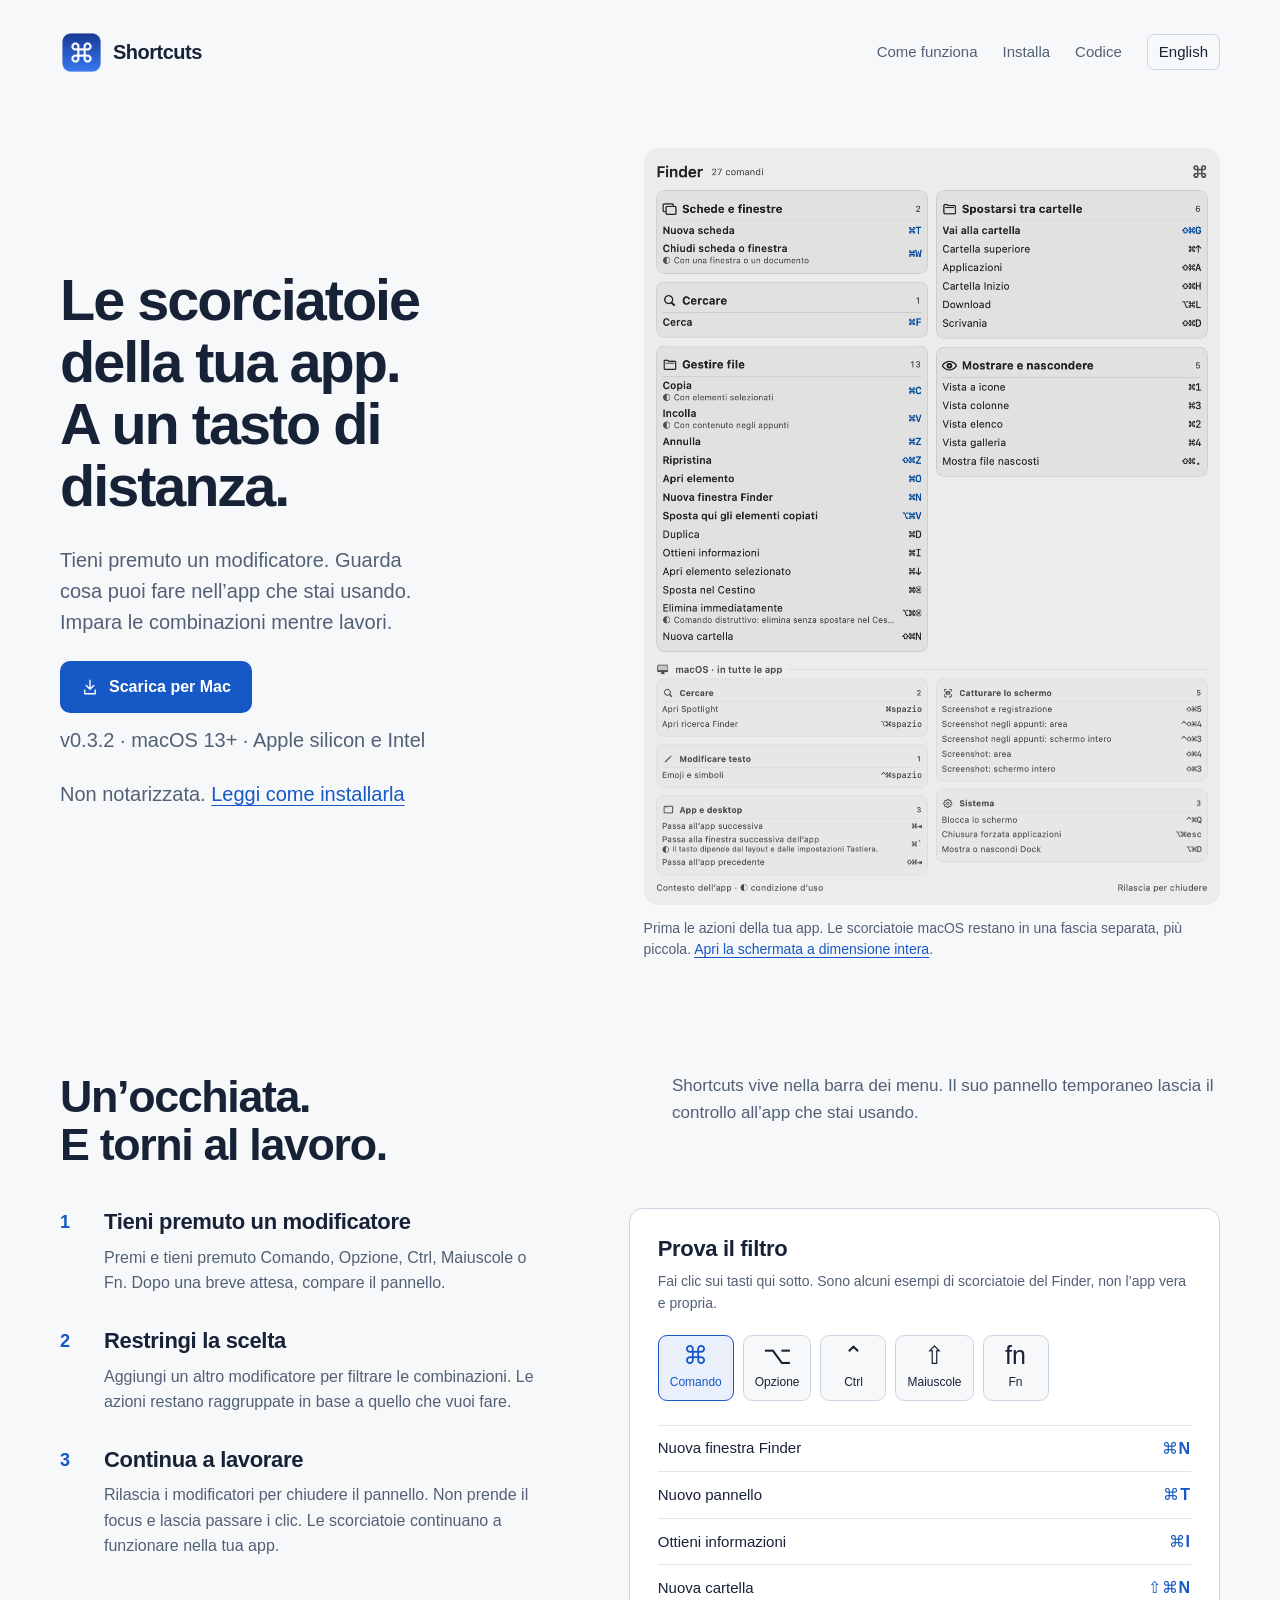
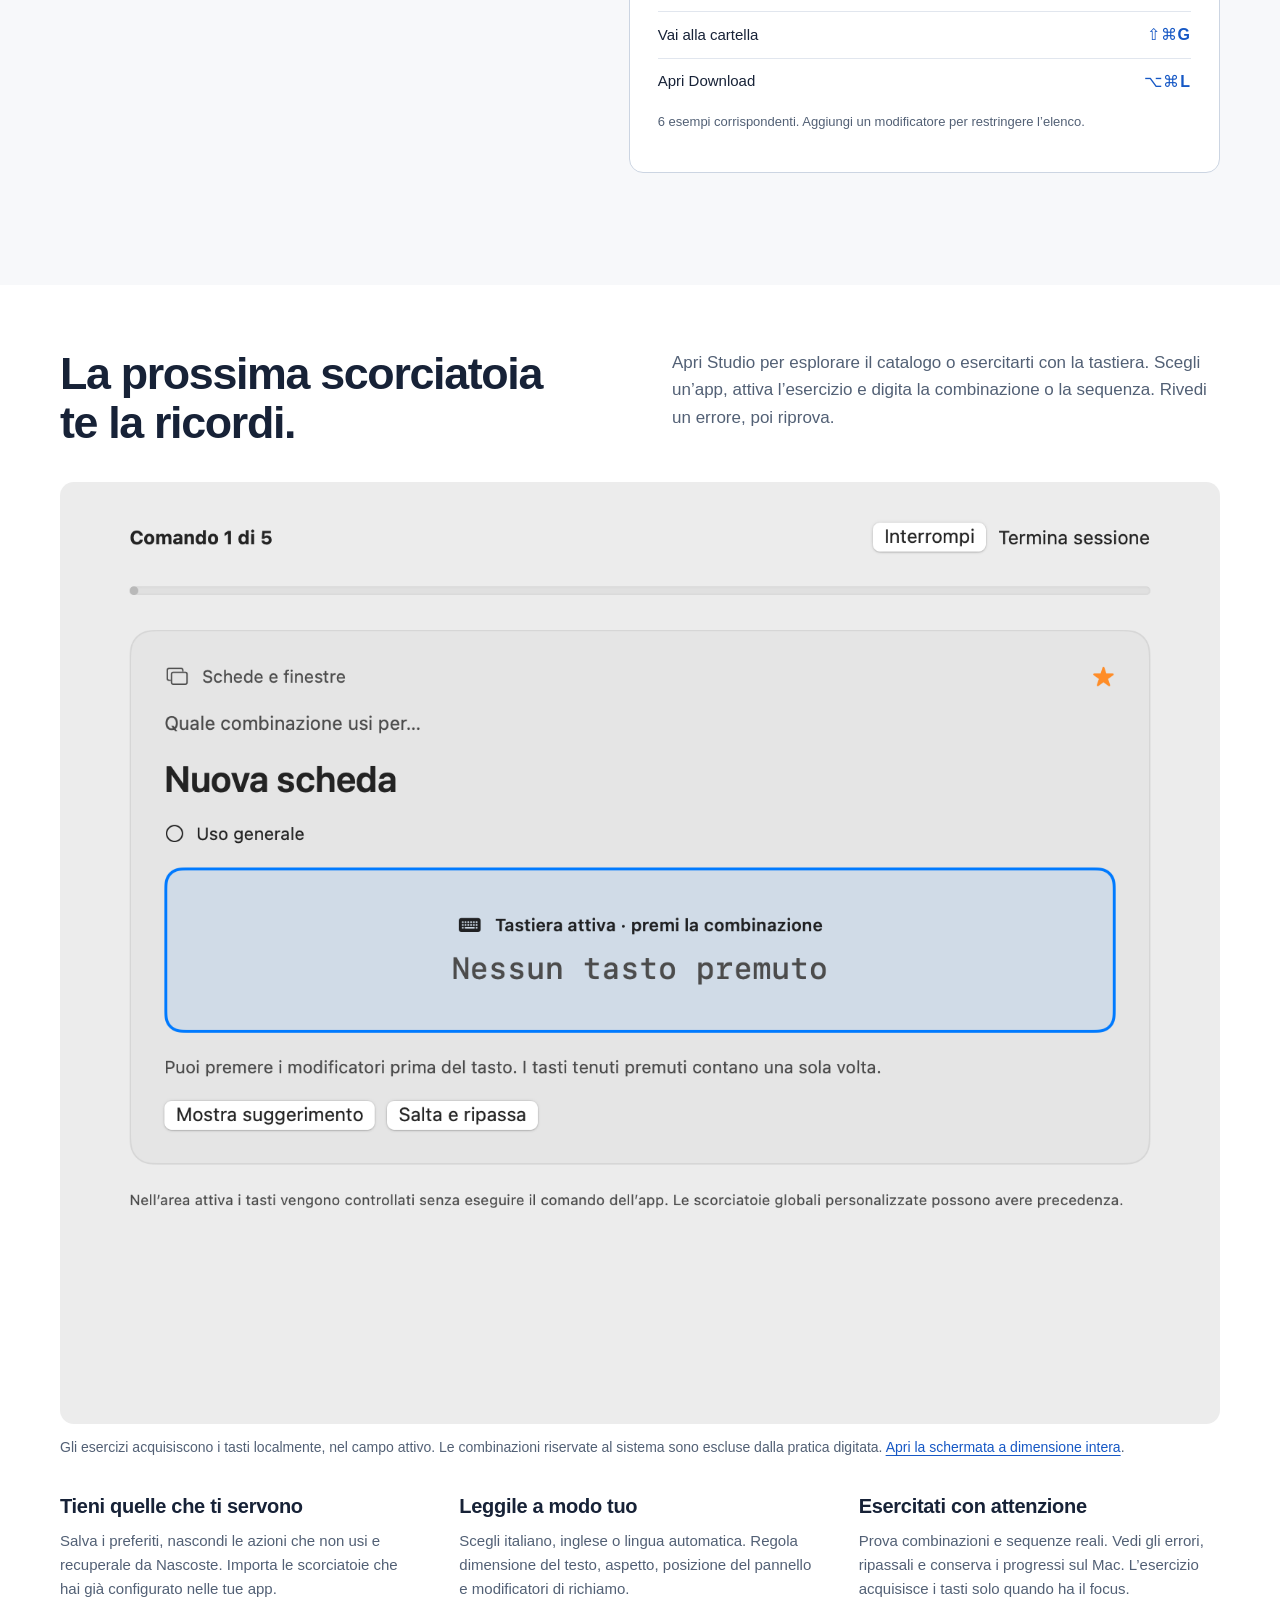
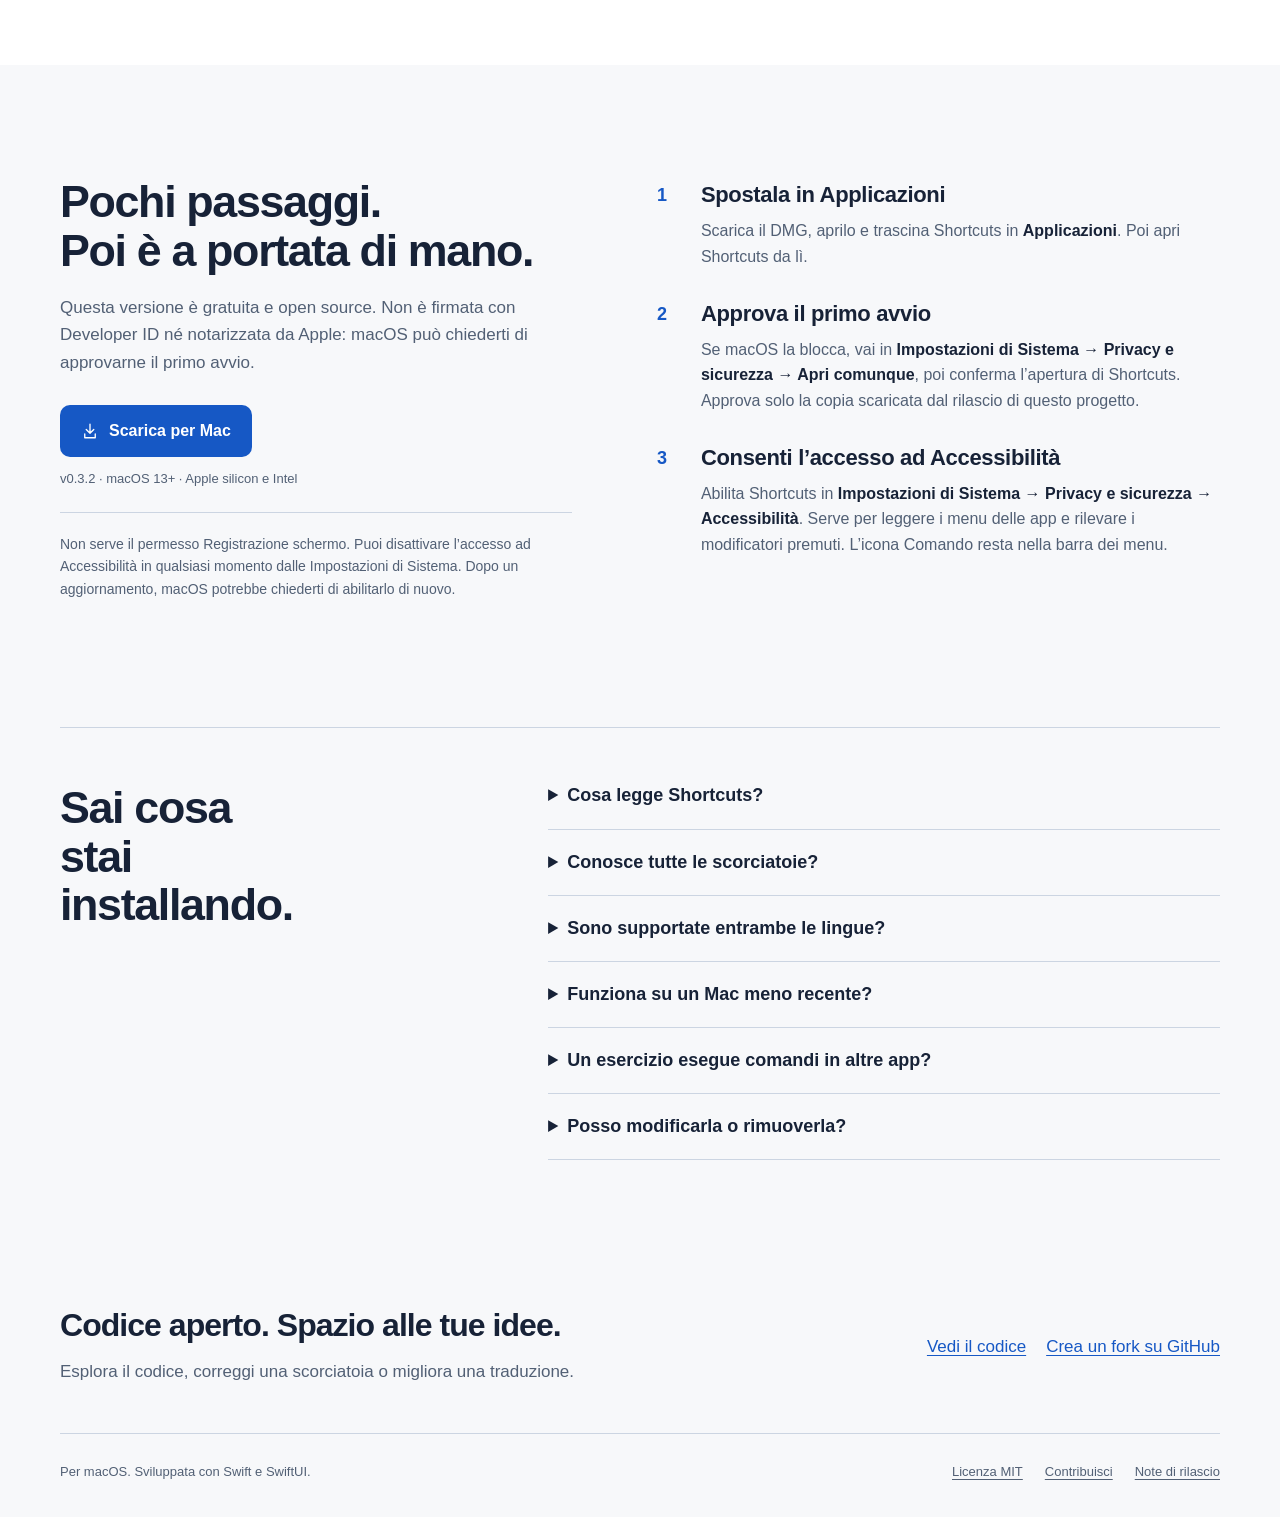
==== commit ceb42509: "Rename the app and public distribution to Shortcuts" ====
--- a/site/it/index.html
+++ b/site/it/index.html
@@ -4,50 +4,50 @@
 <head>
 <meta charset="utf-8">
 <meta name="viewport" content="width=device-width, initial-scale=1">
-<title>Scorciatoie — Impara le combinazioni del Mac mentre lavori</title>
+<title>Shortcuts — Impara le combinazioni del Mac mentre lavori</title>
 <meta name="description" content="Un’app Mac nativa e open source. Tieni premuto un modificatore per vedere le scorciatoie dell’app attiva, poi esercitati in Studio. Italiano e inglese. Tutto resta sul Mac.">
 <meta name="theme-color" content="#f7f8fa">
-<link rel="canonical" href="https://giuucmp.github.io/scorciatoie/it/">
-<link rel="alternate" hreflang="en" href="https://giuucmp.github.io/scorciatoie/">
-<link rel="alternate" hreflang="it" href="https://giuucmp.github.io/scorciatoie/it/">
-<link rel="alternate" hreflang="x-default" href="https://giuucmp.github.io/scorciatoie/">
+<link rel="canonical" href="https://giuucmp.github.io/shortcuts/it/">
+<link rel="alternate" hreflang="en" href="https://giuucmp.github.io/shortcuts/">
+<link rel="alternate" hreflang="it" href="https://giuucmp.github.io/shortcuts/it/">
+<link rel="alternate" hreflang="x-default" href="https://giuucmp.github.io/shortcuts/">
 <meta property="og:type" content="website">
-<meta property="og:title" content="Scorciatoie — Impara le combinazioni del Mac mentre lavori">
+<meta property="og:title" content="Shortcuts — Impara le combinazioni del Mac mentre lavori">
 <meta property="og:description" content="Un’app Mac nativa e open source. Tieni premuto un modificatore per vedere le scorciatoie dell’app attiva, poi esercitati in Studio. Italiano e inglese. Tutto resta sul Mac.">
-<meta property="og:url" content="https://giuucmp.github.io/scorciatoie/it/">
-<meta property="og:image" content="https://giuucmp.github.io/scorciatoie/assets/app-icon.png">
+<meta property="og:url" content="https://giuucmp.github.io/shortcuts/it/">
+<meta property="og:image" content="https://giuucmp.github.io/shortcuts/assets/app-icon.png">
 <meta property="og:locale" content="it_IT">
 <link rel="icon" type="image/png" href="../assets/app-icon.png">
 <link rel="stylesheet" href="../assets/site.css">
 <script src="../assets/site.js" defer></script>
-<script type="application/ld+json">{"@context": "https://schema.org", "@type": "SoftwareApplication", "name": "Scorciatoie", "operatingSystem": "macOS 13+", "applicationCategory": "UtilitiesApplication", "inLanguage": ["en", "it"], "softwareVersion": "0.3.1", "license": "https://github.com/giuucmp/scorciatoie/blob/main/LICENSE", "downloadUrl": "https://github.com/giuucmp/scorciatoie/releases/download/v0.3.1/Scorciatoie-0.3.1-universal.dmg", "offers": {"@type": "Offer", "price": "0", "priceCurrency": "EUR"}}</script>
+<script type="application/ld+json">{"@context": "https://schema.org", "@type": "SoftwareApplication", "name": "Shortcuts", "operatingSystem": "macOS 13+", "applicationCategory": "UtilitiesApplication", "inLanguage": ["en", "it"], "softwareVersion": "0.3.2", "license": "https://github.com/giuucmp/shortcuts/blob/main/LICENSE", "downloadUrl": "https://github.com/giuucmp/shortcuts/releases/download/v0.3.2/Shortcuts-0.3.2-universal.dmg", "offers": {"@type": "Offer", "price": "0", "priceCurrency": "EUR"}}</script>
 </head>
 <body>
 <a class="skip" href="#main">Vai al contenuto</a>
 <header class="header wrap">
-<a class="brand" href="../it/"><img src="../assets/app-icon.png" alt="" width="43" height="43">Scorciatoie</a>
+<a class="brand" href="../it/"><img src="../assets/app-icon.png" alt="" width="43" height="43">Shortcuts</a>
 <nav class="nav" aria-label="Navigazione principale">
-<a class="desktop-link" href="#how-it-works">Come funziona</a><a class="desktop-link" href="#install">Installa</a><a href="https://github.com/giuucmp/scorciatoie">Codice</a><a class="language" href="../" lang="en" hreflang="en" aria-label="Read the website in English">English</a>
+<a class="desktop-link" href="#how-it-works">Come funziona</a><a class="desktop-link" href="#install">Installa</a><a href="https://github.com/giuucmp/shortcuts">Codice</a><a class="language" href="../" lang="en" hreflang="en" aria-label="Read the website in English">English</a>
 </nav>
 </header>
 <main id="main">
 <section class="hero wrap" aria-labelledby="hero-title">
-<div class="hero-top"><h1 id="hero-title">Le scorciatoie della tua app.<br>A un tasto di distanza.</h1><div class="hero-intro"><p>Tieni premuto un modificatore. Guarda cosa puoi fare nell’app che stai usando. Impara le combinazioni mentre lavori.</p><a class="button" href="https://github.com/giuucmp/scorciatoie/releases/download/v0.3.1/Scorciatoie-0.3.1-universal.dmg"><svg width="18" height="18" viewBox="0 0 24 24" fill="none" stroke="currentColor" stroke-width="1.8" aria-hidden="true"><path d="M12 3v12m-5-5 5 5 5-5M5 16v5h14v-5" stroke-linecap="round" stroke-linejoin="round"/></svg>Scarica per Mac</a><p class="meta">v0.3.1 · macOS 13+ · Apple silicon e Intel</p><p class="install-note">Non notarizzata. <a href="#install">Leggi come installarla</a></p></div></div>
-<figure class="app-shot"><div class="shot-stage"><a class="shot-link" href="../assets/panel-it.png" aria-label="Apri la schermata a dimensione intera"><img data-app-image src="../assets/panel-it.png" alt="Scorciatoie in italiano: comandi dell’app raggruppati per scopo, con una sezione macOS separata." width="1120" height="1469" fetchpriority="high"></a><p class="asset-note">Tieni premuto un modificatore per vedere le scorciatoie dell’app attiva. Rilascialo per chiudere il pannello.</p></div><figcaption>Prima le azioni della tua app. Le scorciatoie macOS restano in una fascia separata, più piccola. <a href="../assets/panel-it.png">Apri la schermata a dimensione intera</a>.</figcaption></figure>
+<div class="hero-top"><h1 id="hero-title">Le scorciatoie della tua app.<br>A un tasto di distanza.</h1><div class="hero-intro"><p>Tieni premuto un modificatore. Guarda cosa puoi fare nell’app che stai usando. Impara le combinazioni mentre lavori.</p><a class="button" href="https://github.com/giuucmp/shortcuts/releases/download/v0.3.2/Shortcuts-0.3.2-universal.dmg"><svg width="18" height="18" viewBox="0 0 24 24" fill="none" stroke="currentColor" stroke-width="1.8" aria-hidden="true"><path d="M12 3v12m-5-5 5 5 5-5M5 16v5h14v-5" stroke-linecap="round" stroke-linejoin="round"/></svg>Scarica per Mac</a><p class="meta">v0.3.2 · macOS 13+ · Apple silicon e Intel</p><p class="install-note">Non notarizzata. <a href="#install">Leggi come installarla</a></p></div></div>
+<figure class="app-shot"><div class="shot-stage"><a class="shot-link" href="../assets/panel-it.png" aria-label="Apri la schermata a dimensione intera"><img data-app-image src="../assets/panel-it.png" alt="Shortcuts in italiano: comandi dell’app raggruppati per scopo, con una sezione macOS separata." width="1120" height="1469" fetchpriority="high"></a><p class="asset-note">Tieni premuto un modificatore per vedere le scorciatoie dell’app attiva. Rilascialo per chiudere il pannello.</p></div><figcaption>Prima le azioni della tua app. Le scorciatoie macOS restano in una fascia separata, più piccola. <a href="../assets/panel-it.png">Apri la schermata a dimensione intera</a>.</figcaption></figure>
 </section>
 <section class="section wrap" id="how-it-works" aria-labelledby="how-title">
-<div class="section-head"><h2 id="how-title">Un’occhiata.<br>E torni al lavoro.</h2><p>Scorciatoie vive nella barra dei menu. Il suo pannello temporaneo lascia il controllo all’app che stai usando.</p></div>
+<div class="section-head"><h2 id="how-title">Un’occhiata.<br>E torni al lavoro.</h2><p>Shortcuts vive nella barra dei menu. Il suo pannello temporaneo lascia il controllo all’app che stai usando.</p></div>
 <div class="mechanism"><ol class="steps"><li><h3>Tieni premuto un modificatore</h3><p>Premi e tieni premuto Comando, Opzione, Ctrl, Maiuscole o Fn. Dopo una breve attesa, compare il pannello.</p></li><li><h3>Restringi la scelta</h3><p>Aggiungi un altro modificatore per filtrare le combinazioni. Le azioni restano raggruppate in base a quello che vuoi fare.</p></li><li><h3>Continua a lavorare</h3><p>Rilascia i modificatori per chiudere il pannello. Non prende il focus e lascia passare i clic. Le scorciatoie continuano a funzionare nella tua app.</p></li></ol><div class="demo" data-demo data-result="{count} esempi corrispondenti. Aggiungi un modificatore per restringere l’elenco." data-empty="Nessun esempio per questi tasti in questa piccola demo. Prova Comando con Maiuscole o Opzione."><h3>Prova il filtro</h3><p class="demo-intro">Fai clic sui tasti qui sotto. Sono alcuni esempi di scorciatoie del Finder, non l’app vera e propria.</p><div class="modifiers" role="group" aria-label="Filtra gli esempi per modificatore"><button type="button" data-modifier="command" aria-pressed="true"><span aria-hidden="true">⌘</span><small>Comando</small></button><button type="button" data-modifier="option" aria-pressed="false"><span aria-hidden="true">⌥</span><small>Opzione</small></button><button type="button" data-modifier="control" aria-pressed="false"><span aria-hidden="true">⌃</span><small>Ctrl</small></button><button type="button" data-modifier="shift" aria-pressed="false"><span aria-hidden="true">⇧</span><small>Maiuscole</small></button><button type="button" data-modifier="function" aria-pressed="false"><span aria-hidden="true">fn</span><small>Fn</small></button></div><ul class="demo-list"><li data-keys="command"><span>Nuova finestra Finder</span><kbd>⌘N</kbd></li><li data-keys="command"><span>Nuovo pannello</span><kbd>⌘T</kbd></li><li data-keys="command"><span>Ottieni informazioni</span><kbd>⌘I</kbd></li><li data-keys="command shift"><span>Nuova cartella</span><kbd>⇧⌘N</kbd></li><li data-keys="command shift"><span>Vai alla cartella</span><kbd>⇧⌘G</kbd></li><li data-keys="command option"><span>Apri Download</span><kbd>⌥⌘L</kbd></li></ul><p class="demo-status" role="status" aria-live="polite"></p></div></div>
 </section>
 <section class="section practice" aria-labelledby="practice-title"><div class="wrap">
 <div class="section-head"><h2 id="practice-title">La prossima scorciatoia<br>te la ricordi.</h2><p>Apri Studio per esplorare il catalogo o esercitarti con la tastiera. Scegli un’app, attiva l’esercizio e digita la combinazione o la sequenza. Rivedi un errore, poi riprova.</p></div>
-<figure class="app-shot"><div class="shot-stage"><a class="shot-link" href="../assets/practice-it.png" aria-label="Apri la schermata a dimensione intera"><img data-app-image src="../assets/practice-it.png" alt="Studio di Scorciatoie in italiano, con un esercizio da svolgere con la tastiera." loading="lazy"></a><p class="asset-note">Studio riunisce il catalogo, i tuoi preferiti e gli esercizi con la tastiera in una finestra.</p></div><figcaption>Gli esercizi acquisiscono i tasti localmente, nel campo attivo. Le combinazioni riservate al sistema sono escluse dalla pratica digitata. <a href="../assets/practice-it.png">Apri la schermata a dimensione intera</a>.</figcaption></figure>
+<figure class="app-shot"><div class="shot-stage"><a class="shot-link" href="../assets/practice-it.png" aria-label="Apri la schermata a dimensione intera"><img data-app-image src="../assets/practice-it.png" alt="Studio di Shortcuts in italiano, con un esercizio da svolgere con la tastiera." loading="lazy"></a><p class="asset-note">Studio riunisce il catalogo, i tuoi preferiti e gli esercizi con la tastiera in una finestra.</p></div><figcaption>Gli esercizi acquisiscono i tasti localmente, nel campo attivo. Le combinazioni riservate al sistema sono escluse dalla pratica digitata. <a href="../assets/practice-it.png">Apri la schermata a dimensione intera</a>.</figcaption></figure>
 <div class="details-row"><div><h3>Tieni quelle che ti servono</h3><p>Salva i preferiti, nascondi le azioni che non usi e recuperale da Nascoste. Importa le scorciatoie che hai già configurato nelle tue app.</p></div><div><h3>Leggile a modo tuo</h3><p>Scegli italiano, inglese o lingua automatica. Regola dimensione del testo, aspetto, posizione del pannello e modificatori di richiamo.</p></div><div><h3>Esercitati con attenzione</h3><p>Prova combinazioni e sequenze reali. Vedi gli errori, ripassali e conserva i progressi sul Mac. L’esercizio acquisisce i tasti solo quando ha il focus.</p></div></div>
 </div></section>
-<section class="section install wrap" id="install" aria-labelledby="install-title"><div><h2 id="install-title">Pochi passaggi.<br>Poi è a portata di mano.</h2><p class="lead">Questa versione è gratuita e open source. Non è firmata con Developer ID né notarizzata da Apple: macOS può chiederti di approvarne il primo avvio.</p><a class="button" href="https://github.com/giuucmp/scorciatoie/releases/download/v0.3.1/Scorciatoie-0.3.1-universal.dmg"><svg width="18" height="18" viewBox="0 0 24 24" fill="none" stroke="currentColor" stroke-width="1.8" aria-hidden="true"><path d="M12 3v12m-5-5 5 5 5-5M5 16v5h14v-5" stroke-linecap="round" stroke-linejoin="round"/></svg>Scarica per Mac</a><p class="meta">v0.3.1 · macOS 13+ · Apple silicon e Intel</p><p class="note">Non serve il permesso Registrazione schermo. Puoi disattivare l’accesso ad Accessibilità in qualsiasi momento dalle Impostazioni di Sistema. Dopo un aggiornamento, macOS potrebbe chiederti di abilitarlo di nuovo.</p></div><ol class="steps"><li><h3>Spostala in Applicazioni</h3><p>Scarica il DMG, aprilo e trascina Scorciatoie in <span class="path">Applicazioni</span>. Poi apri Scorciatoie da lì.</p></li><li><h3>Approva il primo avvio</h3><p>Se macOS la blocca, vai in <span class="path">Impostazioni di Sistema → Privacy e sicurezza → Apri comunque</span>, poi conferma l’apertura di Scorciatoie. Approva solo la copia scaricata dal rilascio di questo progetto.</p></li><li><h3>Consenti l’accesso ad Accessibilità</h3><p>Abilita Scorciatoie in <span class="path">Impostazioni di Sistema → Privacy e sicurezza → Accessibilità</span>. Serve per leggere i menu delle app e rilevare i modificatori premuti. L’icona Comando resta nella barra dei menu.</p></li></ol></section>
-<section class="facts wrap" aria-labelledby="facts-title"><h2 id="facts-title">Sai cosa<br>stai installando.</h2><div class="faq"><details><summary>Cosa legge Scorciatoie?</summary><p>I menu accessibili e il contesto strutturale dell’app attiva, i cataloghi offline e i file delle assegnazioni e le dichiarazioni delle estensioni degli editor supportati. Non registra quello che digiti nelle altre app. L’app non richiede account, non invia telemetria e non effettua traffico di rete; preferenze e progressi restano locali.</p></details><details><summary>Conosce tutte le scorciatoie?</summary><p>No. La copertura unisce menu live, cataloghi offline documentati e assegnazioni supportate di VS Code e Cursor. Un’app riconosciuta non garantisce una copertura completa. Alcuni menu si caricano solo quando vengono aperti e non tutte le condizioni del contesto o delle estensioni sono interpretabili. L’app segnala le informazioni parziali o condizionate.</p></details><details><summary>Sono supportate entrambe le lingue?</summary><p>Interfaccia, catalogo incluso ed esercizi supportano italiano e inglese, con un’opzione automatica che segue la lingua del sistema. Un titolo live sconosciuto proveniente da un’app di terze parti resta nella lingua originale quando manca una traduzione nel catalogo.</p></details><details><summary>Funziona su un Mac meno recente?</summary><p>Scorciatoie richiede macOS 13 o successivo. Il download supporta Apple silicon e Intel. Liquid Glass nativo è disponibile da macOS 26; sui sistemi precedenti viene usato un materiale traslucido. Sono rispettate le impostazioni Riduci trasparenza e Aumenta contrasto.</p></details><details><summary>Un esercizio esegue comandi in altre app?</summary><p>La pratica avviene in un esercizio locale dedicato. Acquisisce i tasti solo quando il suo campo ha il focus ed esclude dalla digitazione le combinazioni riservate al sistema. Il pannello consultivo è separato: non intercetta i comandi delle tue app.</p></details><details><summary>Posso modificarla o rimuoverla?</summary><p>Sì. Puoi metterla in pausa o chiuderla dalla barra dei menu, revocare Accessibilità nelle Impostazioni di Sistema o rimuoverla da Applicazioni. Il codice è disponibile con licenza MIT: puoi leggerlo, compilarlo e adattarlo.</p></details></div></section>
-<section class="open-source wrap" aria-labelledby="source-title"><div><h2 id="source-title">Codice aperto. Spazio alle tue idee.</h2><p>Esplora il codice, correggi una scorciatoia o migliora una traduzione.</p></div><div class="source-links"><a href="https://github.com/giuucmp/scorciatoie">Vedi il codice</a><a href="https://github.com/giuucmp/scorciatoie/fork">Crea un fork su GitHub</a></div></section>
+<section class="section install wrap" id="install" aria-labelledby="install-title"><div><h2 id="install-title">Pochi passaggi.<br>Poi è a portata di mano.</h2><p class="lead">Questa versione è gratuita e open source. Non è firmata con Developer ID né notarizzata da Apple: macOS può chiederti di approvarne il primo avvio.</p><a class="button" href="https://github.com/giuucmp/shortcuts/releases/download/v0.3.2/Shortcuts-0.3.2-universal.dmg"><svg width="18" height="18" viewBox="0 0 24 24" fill="none" stroke="currentColor" stroke-width="1.8" aria-hidden="true"><path d="M12 3v12m-5-5 5 5 5-5M5 16v5h14v-5" stroke-linecap="round" stroke-linejoin="round"/></svg>Scarica per Mac</a><p class="meta">v0.3.2 · macOS 13+ · Apple silicon e Intel</p><p class="note">Non serve il permesso Registrazione schermo. Puoi disattivare l’accesso ad Accessibilità in qualsiasi momento dalle Impostazioni di Sistema. Dopo un aggiornamento, macOS potrebbe chiederti di abilitarlo di nuovo.</p></div><ol class="steps"><li><h3>Spostala in Applicazioni</h3><p>Scarica il DMG, aprilo e trascina Shortcuts in <span class="path">Applicazioni</span>. Poi apri Shortcuts da lì.</p></li><li><h3>Approva il primo avvio</h3><p>Se macOS la blocca, vai in <span class="path">Impostazioni di Sistema → Privacy e sicurezza → Apri comunque</span>, poi conferma l’apertura di Shortcuts. Approva solo la copia scaricata dal rilascio di questo progetto.</p></li><li><h3>Consenti l’accesso ad Accessibilità</h3><p>Abilita Shortcuts in <span class="path">Impostazioni di Sistema → Privacy e sicurezza → Accessibilità</span>. Serve per leggere i menu delle app e rilevare i modificatori premuti. L’icona Comando resta nella barra dei menu.</p></li></ol></section>
+<section class="facts wrap" aria-labelledby="facts-title"><h2 id="facts-title">Sai cosa<br>stai installando.</h2><div class="faq"><details><summary>Cosa legge Shortcuts?</summary><p>I menu accessibili e il contesto strutturale dell’app attiva, i cataloghi offline e i file delle assegnazioni e le dichiarazioni delle estensioni degli editor supportati. Non registra quello che digiti nelle altre app. L’app non richiede account, non invia telemetria e non effettua traffico di rete; preferenze e progressi restano locali.</p></details><details><summary>Conosce tutte le scorciatoie?</summary><p>No. La copertura unisce menu live, cataloghi offline documentati e assegnazioni supportate di VS Code e Cursor. Un’app riconosciuta non garantisce una copertura completa. Alcuni menu si caricano solo quando vengono aperti e non tutte le condizioni del contesto o delle estensioni sono interpretabili. L’app segnala le informazioni parziali o condizionate.</p></details><details><summary>Sono supportate entrambe le lingue?</summary><p>Interfaccia, catalogo incluso ed esercizi supportano italiano e inglese, con un’opzione automatica che segue la lingua del sistema. Un titolo live sconosciuto proveniente da un’app di terze parti resta nella lingua originale quando manca una traduzione nel catalogo.</p></details><details><summary>Funziona su un Mac meno recente?</summary><p>Shortcuts richiede macOS 13 o successivo. Il download supporta Apple silicon e Intel. Liquid Glass nativo è disponibile da macOS 26; sui sistemi precedenti viene usato un materiale traslucido. Sono rispettate le impostazioni Riduci trasparenza e Aumenta contrasto.</p></details><details><summary>Un esercizio esegue comandi in altre app?</summary><p>La pratica avviene in un esercizio locale dedicato. Acquisisce i tasti solo quando il suo campo ha il focus ed esclude dalla digitazione le combinazioni riservate al sistema. Il pannello consultivo è separato: non intercetta i comandi delle tue app.</p></details><details><summary>Posso modificarla o rimuoverla?</summary><p>Sì. Puoi metterla in pausa o chiuderla dalla barra dei menu, revocare Accessibilità nelle Impostazioni di Sistema o rimuoverla da Applicazioni. Il codice è disponibile con licenza MIT: puoi leggerlo, compilarlo e adattarlo.</p></details></div></section>
+<section class="open-source wrap" aria-labelledby="source-title"><div><h2 id="source-title">Codice aperto. Spazio alle tue idee.</h2><p>Esplora il codice, correggi una scorciatoia o migliora una traduzione.</p></div><div class="source-links"><a href="https://github.com/giuucmp/shortcuts">Vedi il codice</a><a href="https://github.com/giuucmp/shortcuts/fork">Crea un fork su GitHub</a></div></section>
 </main>
-<footer class="footer wrap"><span>Per macOS. Sviluppata con Swift e SwiftUI.</span><div class="footer-links"><a href="https://github.com/giuucmp/scorciatoie/blob/main/LICENSE">Licenza MIT</a><a href="https://github.com/giuucmp/scorciatoie/blob/main/CONTRIBUTING.md">Contribuisci</a><a href="https://github.com/giuucmp/scorciatoie/releases/tag/v0.3.1">Note di rilascio</a></div></footer>
+<footer class="footer wrap"><span>Per macOS. Sviluppata con Swift e SwiftUI.</span><div class="footer-links"><a href="https://github.com/giuucmp/shortcuts/blob/main/LICENSE">Licenza MIT</a><a href="https://github.com/giuucmp/shortcuts/blob/main/CONTRIBUTING.md">Contribuisci</a><a href="https://github.com/giuucmp/shortcuts/releases/tag/v0.3.2">Note di rilascio</a></div></footer>
 </body>
 </html>
